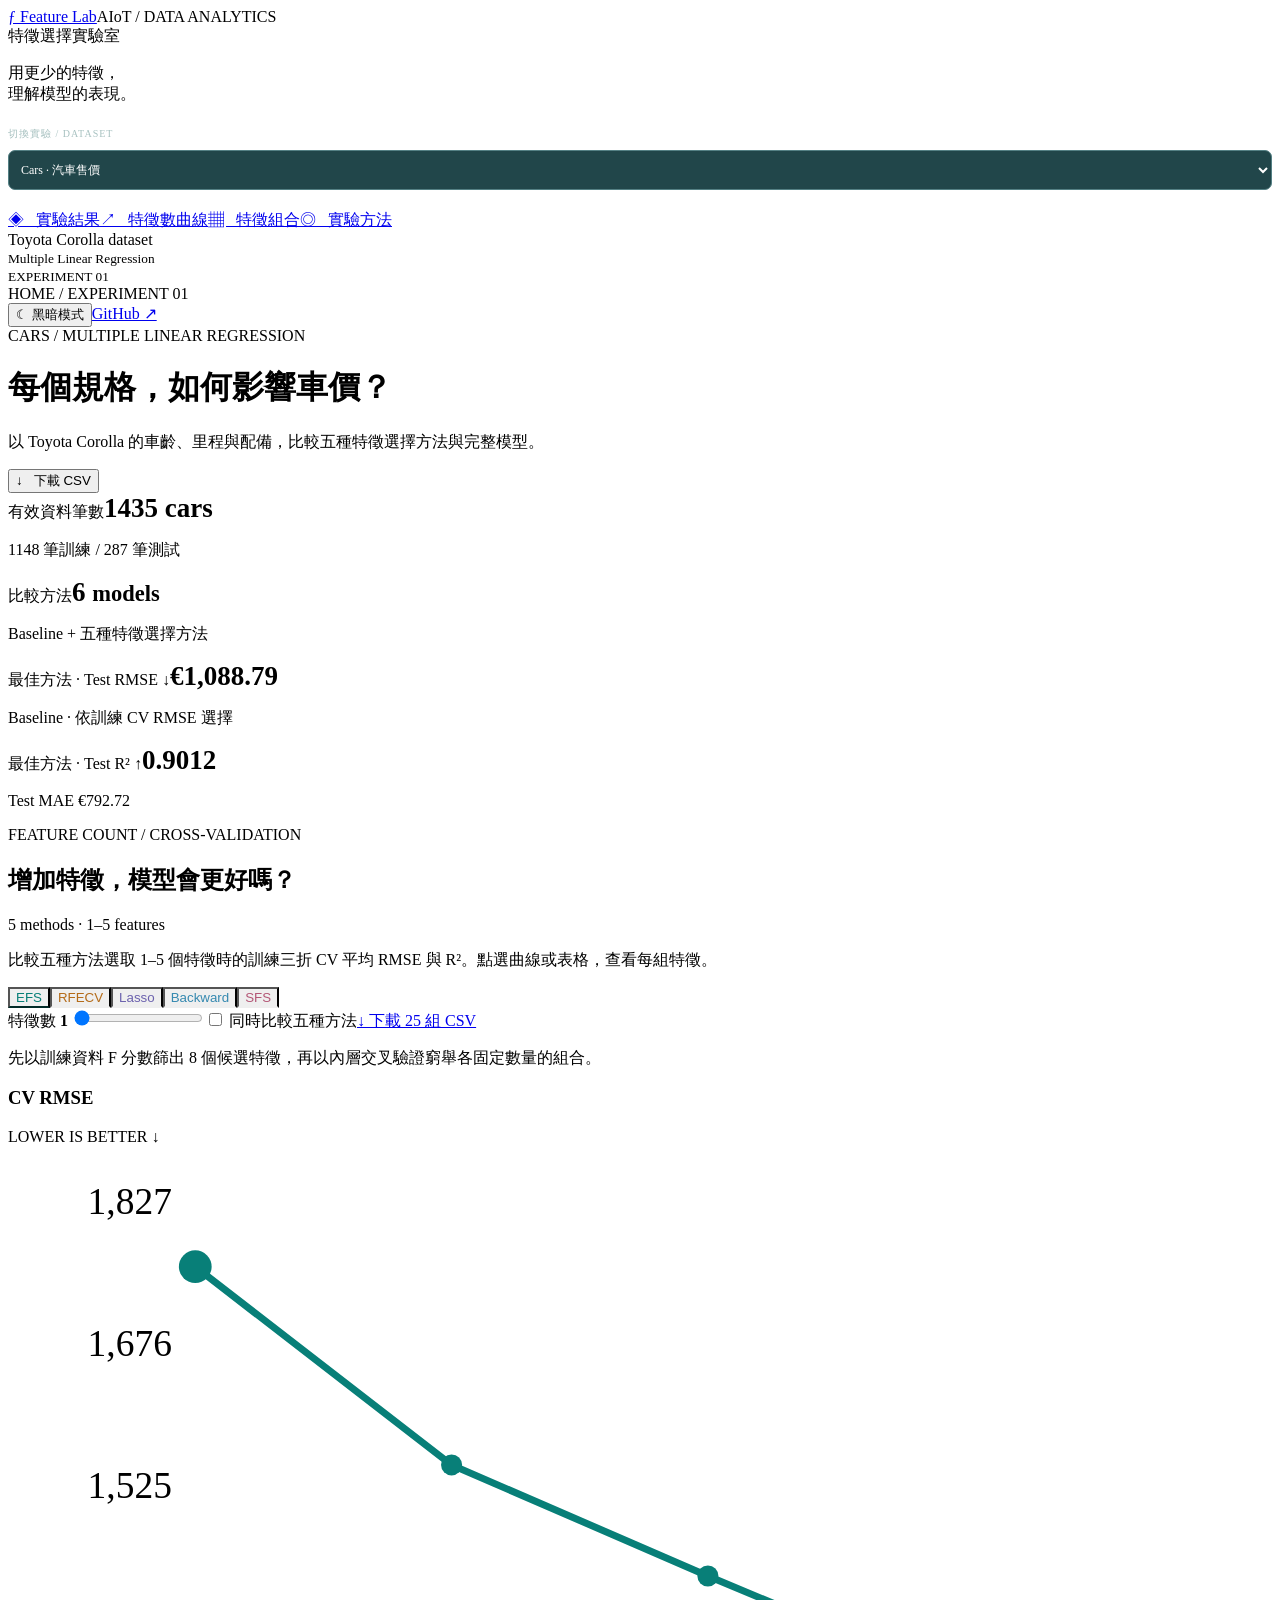
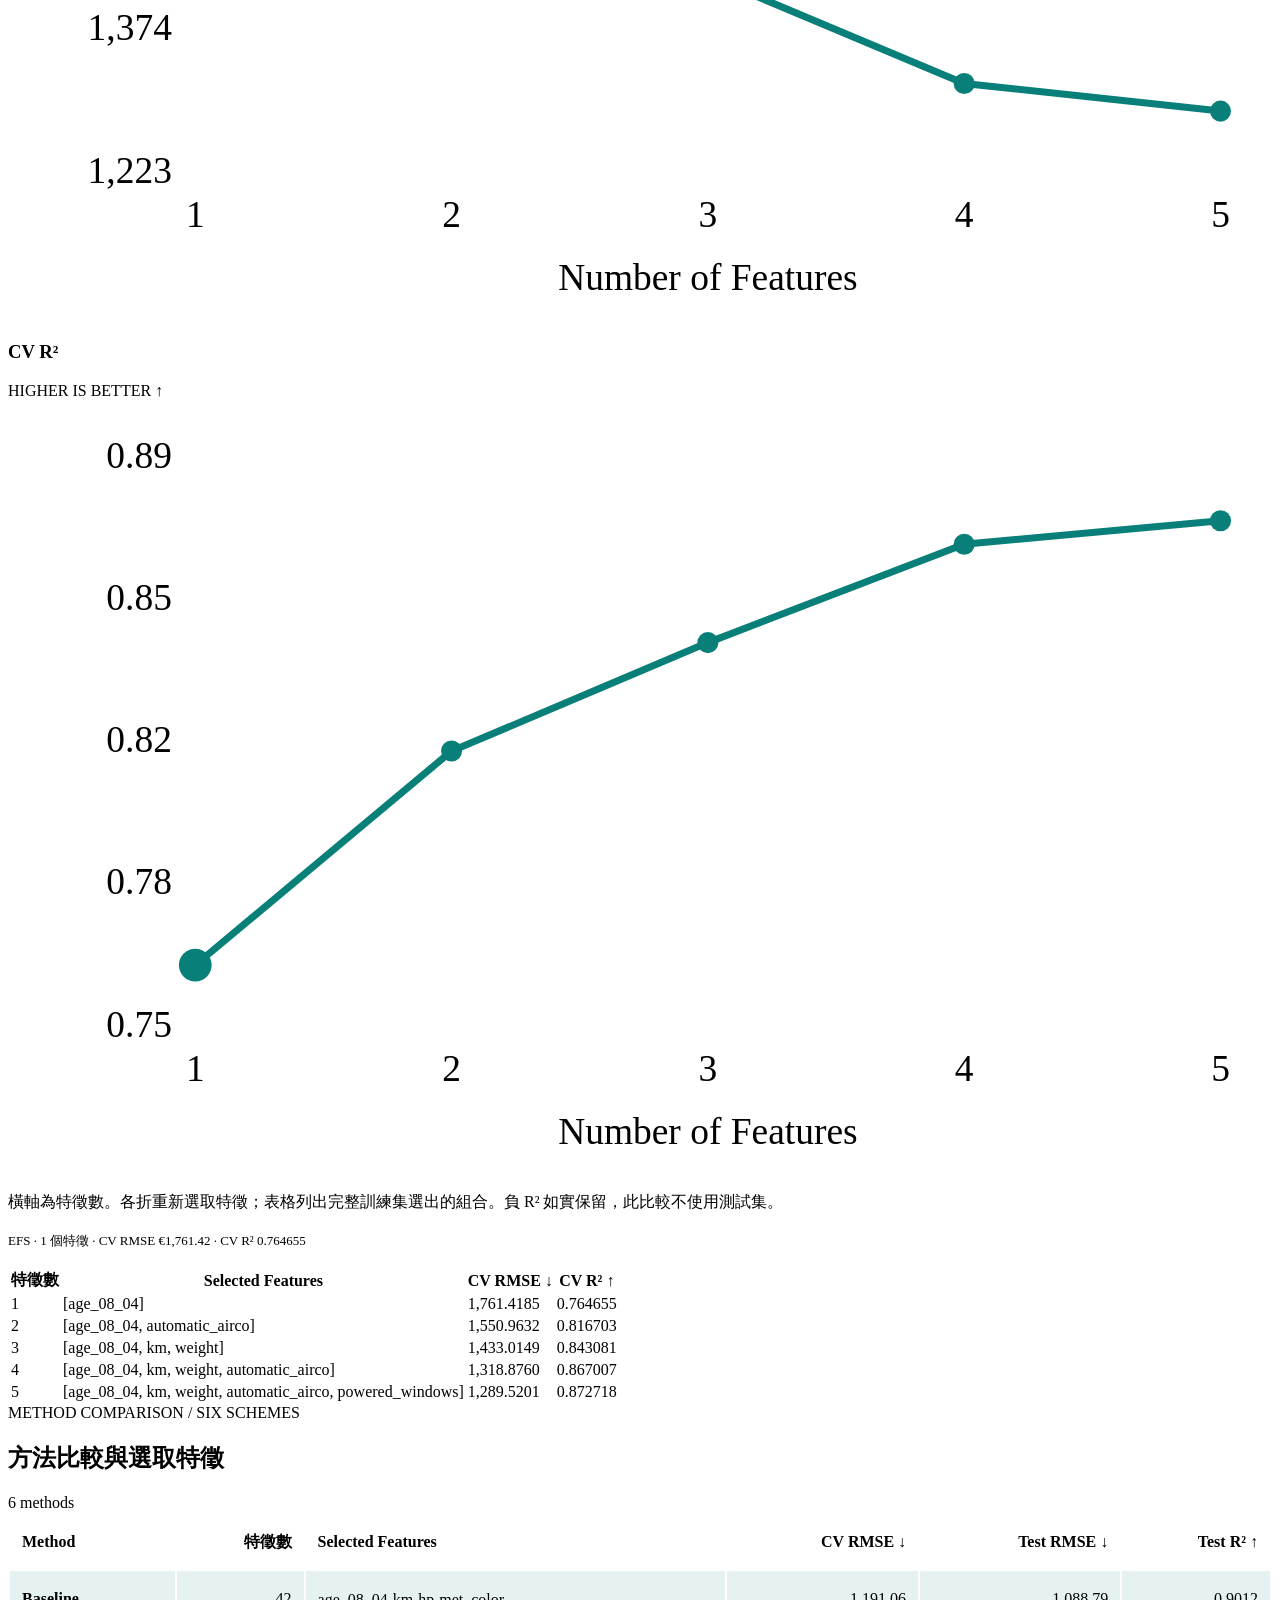
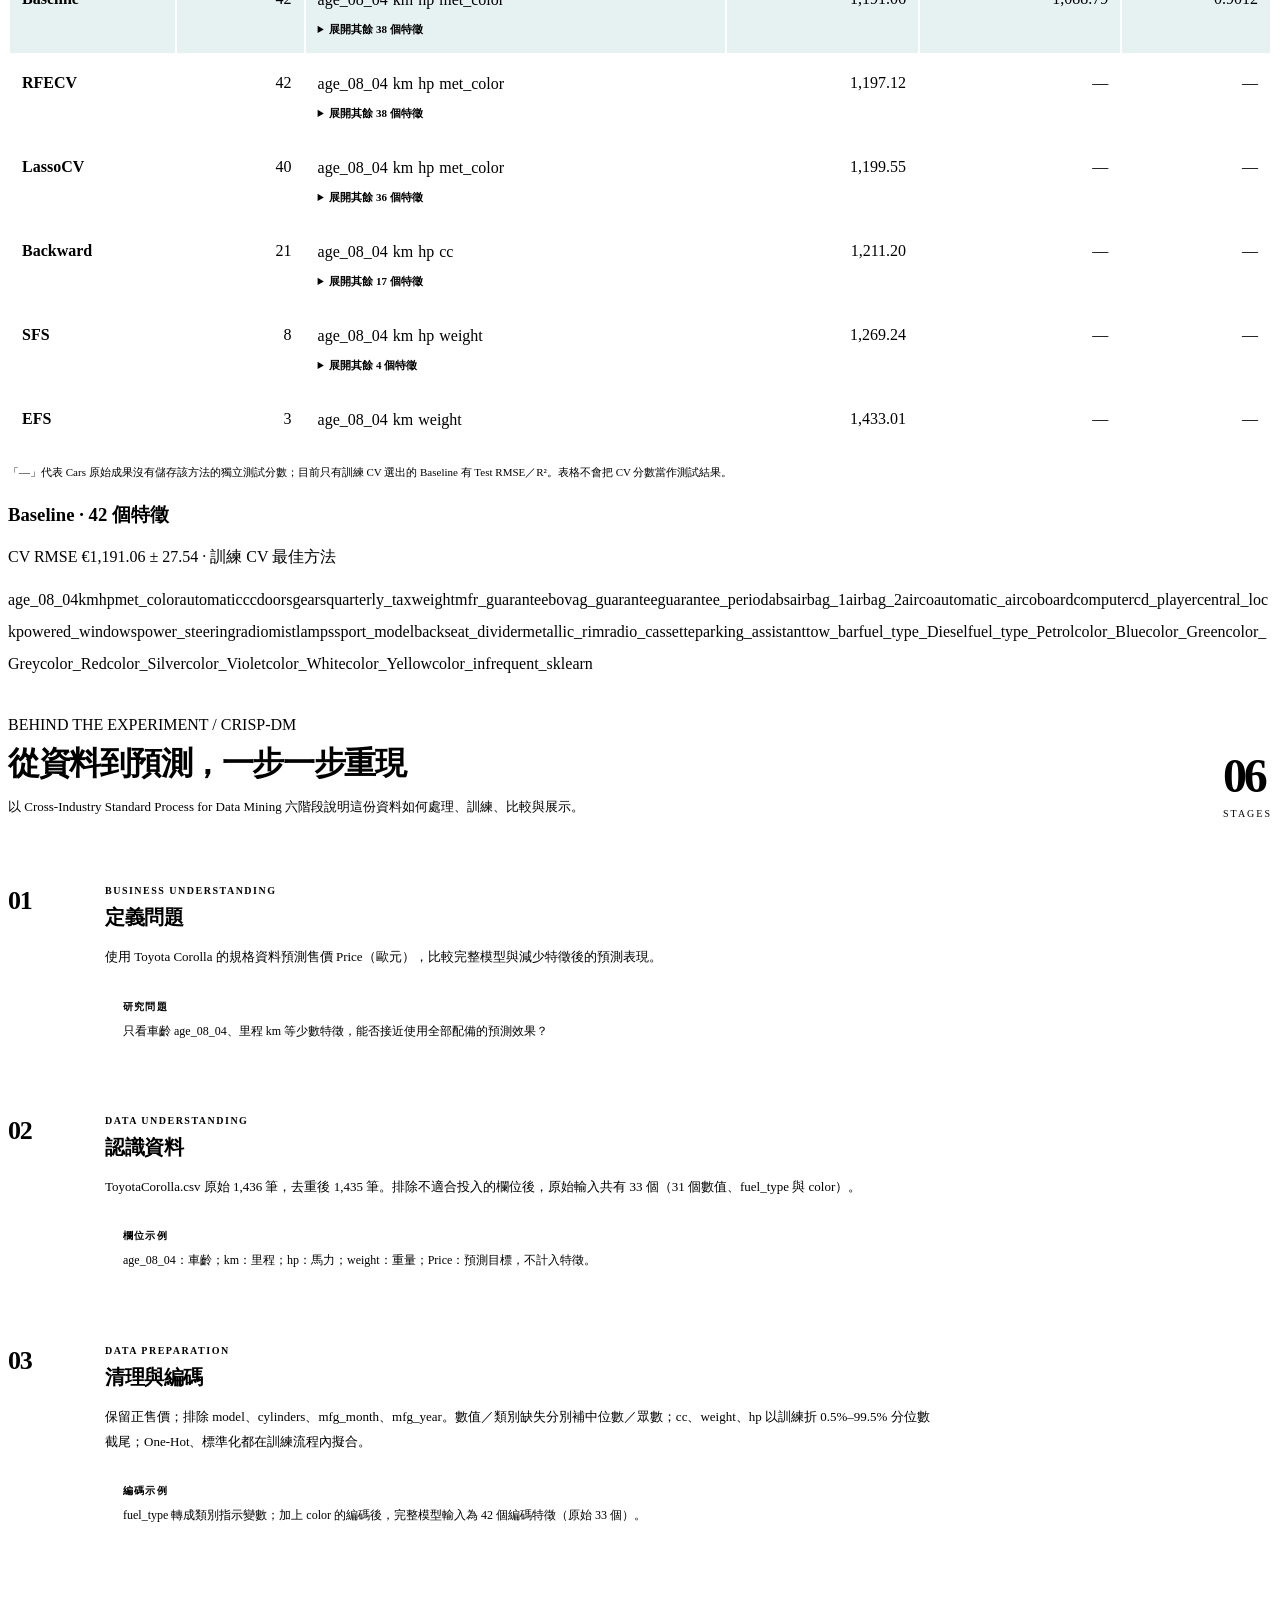
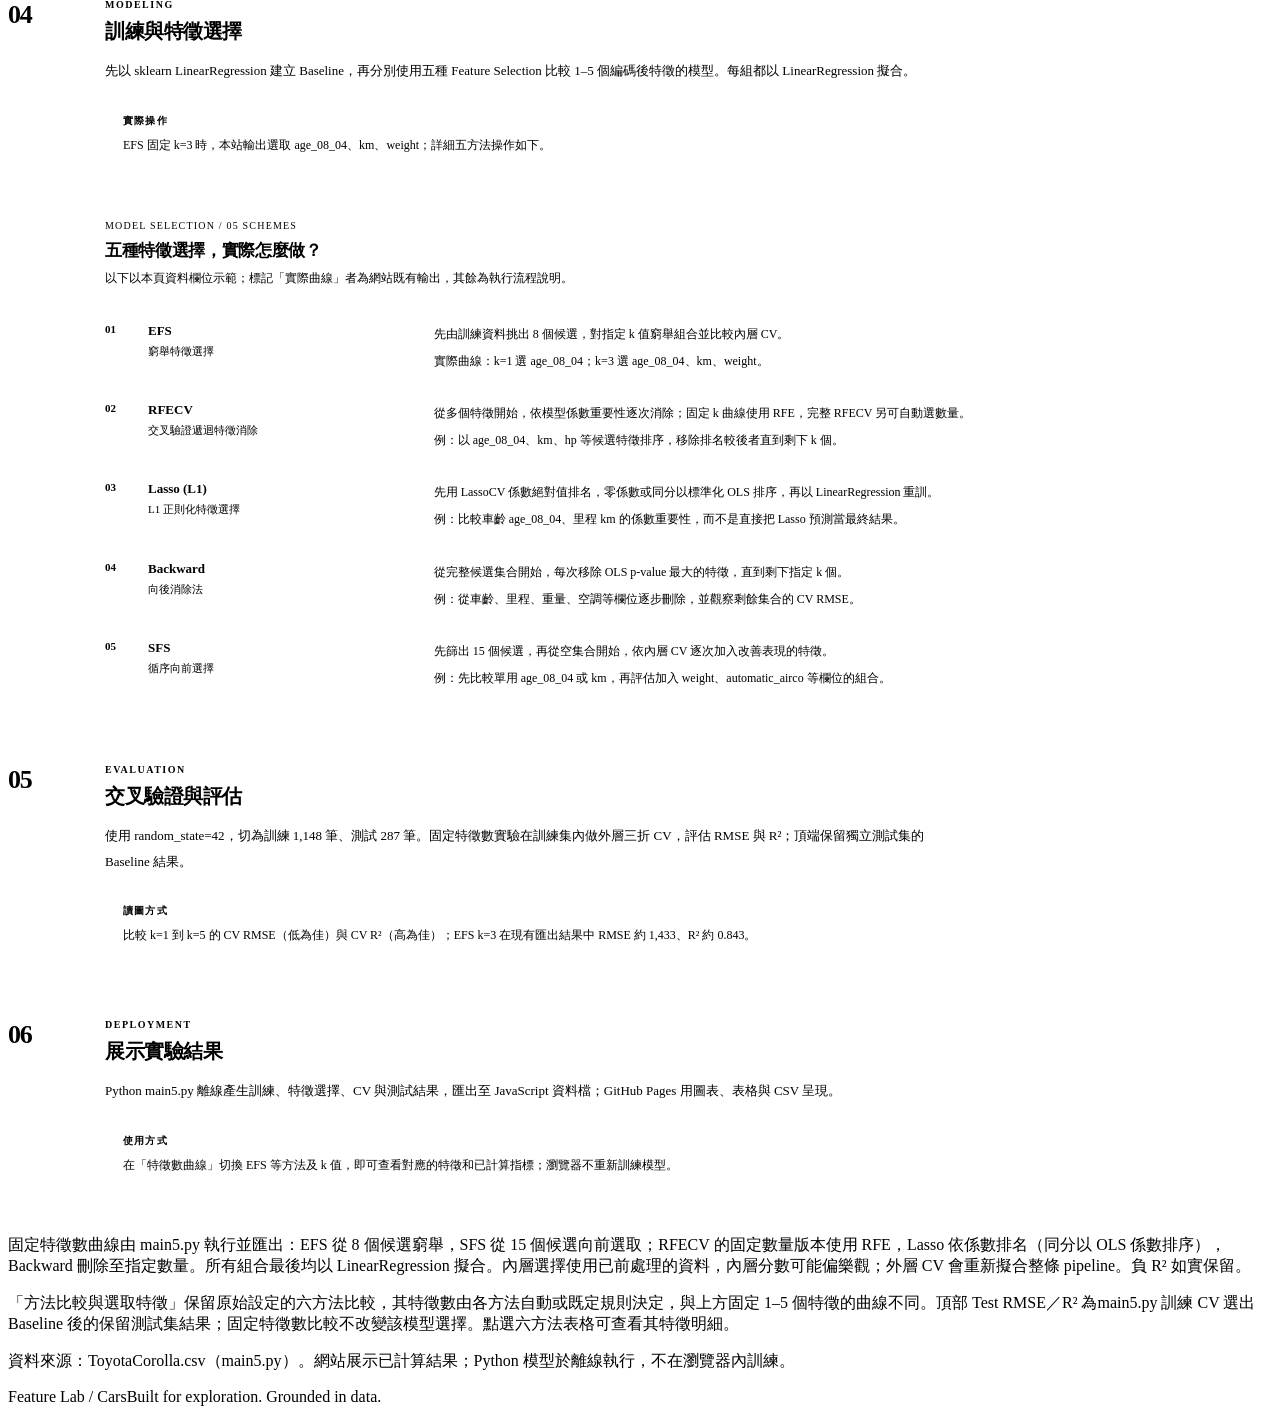
==== docs/index.html @ 24638837 "chore(cars): load baseline-click-enabled shared method renderer" ====
<!doctype html>
<html lang="zh-Hant">
<head>
<meta charset="utf-8"><meta name="viewport" content="width=device-width, initial-scale=1">
<meta name="description" content="Cars 汽車售價多元線性迴歸：五種方法的特徵數曲線、交叉驗證指標與特徵組合。">
<title>Cars · Feature Lab 特徵選擇實驗室</title>
<script>
(() => { let theme; try { theme = localStorage.getItem('feature-lab-theme'); } catch {}
document.documentElement.dataset.theme = ['light', 'dark'].includes(theme) ? theme : (matchMedia('(prefers-color-scheme: dark)').matches ? 'dark' : 'light'); })();
</script>
<link rel="stylesheet" href="style.css?v=2"><link rel="stylesheet" href="theme.css?v=2"><link rel="stylesheet" href="pages.css?v=10">
<script src="pages.js?v=9" defer></script><script src="cars-data.js?v=7" defer></script><script src="method-comparison.js?v=2" defer></script><script src="cars.js?v=8" defer></script>
<script src="cars-curves-data.js?v=7" defer></script><script src="cars-curves.js?v=7" defer></script>
</head>
<body>
<aside><a class="brand" href="./"><span class="brand-icon">ƒ</span> Feature Lab</a><span class="aside-label">AIoT / DATA ANALYTICS</span>
<div class="side-title">特徵選擇實驗室</div><p>用更少的特徵，<br>理解模型的表現。</p>
<nav aria-label="頁面導覽"><a class="active" href="#analysis">◈ &nbsp; 實驗結果</a><a href="#feature-curves">↗ &nbsp; 特徵數曲線</a><a href="#results">▦ &nbsp; 特徵組合</a><a href="#methodology">◎ &nbsp; 實驗方法</a></nav>
<div class="side-foot"><span class="status-dot"></span> Toyota Corolla dataset<br><small>Multiple Linear Regression<br>EXPERIMENT 01</small></div></aside>
<main id="analysis">
<header><span>HOME / EXPERIMENT 01</span><div class="header-actions"><button id="theme-toggle" class="theme-toggle" type="button" aria-label="切換黑暗模式" aria-pressed="false">☾ 黑暗模式</button><a href="https://github.com/CG3599/20261014-hw2-Multiple-Linear-regression" target="_blank" rel="noopener">GitHub ↗</a></div></header>
<div class="intro"><div><span class="eyebrow">CARS / MULTIPLE LINEAR REGRESSION</span><h1>每個規格，如何影響車價？</h1><p>以 Toyota Corolla 的車齡、里程與配備，比較五種特徵選擇方法與完整模型。</p></div><button id="download" class="download" type="button">↓ &nbsp; 下載 CSV</button></div>
<div class="stats cars-stats"><article><span>有效資料筆數</span><strong id="sample-stat">—</strong><p id="split-stat">計算結果載入中</p></article><article><span>比較方法</span><strong>6 <small>models</small></strong><p>Baseline + 五種特徵選擇方法</p></article><article><span>最佳方法 · Test RMSE ↓</span><strong id="rmse-stat">—</strong><p id="best-stat">依訓練 CV RMSE 選擇</p></article><article><span>最佳方法 · Test R² ↑</span><strong id="r2-stat">—</strong><p id="mae-stat">—</p></article></div>
<section class="workspace" id="feature-curves">
<div class="section-heading cars-section-heading"><div><span class="eyebrow">FEATURE COUNT / CROSS-VALIDATION</span><h2>增加特徵，模型會更好嗎？</h2></div><span class="pill">5 methods · 1–5 features</span></div>
<p class="method-note">比較五種方法選取 1–5 個特徵時的訓練三折 CV 平均 RMSE 與 R²。點選曲線或表格，查看每組特徵。</p>
<div class="tabs" id="curve-tabs" role="group" aria-label="固定特徵數方法"></div>
<div class="controls"><label class="range-control" for="curve-count">特徵數 <strong id="curve-count-value">1</strong> <input id="curve-count" type="range" min="1" max="5" value="1" step="1"></label><label><input id="curve-compare" type="checkbox"> 同時比較五種方法</label><a class="download" href="cars_feature_count_comparison.csv?v=7" download>↓ 下載 25 組 CSV</a></div>
<p id="curve-note" class="method-note"></p>
<div class="charts"><article class="chart-card"><div class="chart-heading"><h3>CV RMSE</h3><span>LOWER IS BETTER ↓</span></div><div id="curve-rmse"></div></article><article class="chart-card"><div class="chart-heading"><h3>CV R²</h3><span>HIGHER IS BETTER ↑</span></div><div id="curve-r2"></div></article></div>
<p class="chart-hint">橫軸為特徵數。各折重新選取特徵；表格列出完整訓練集選出的組合。負 R² 如實保留，此比較不使用測試集。</p>
<p id="curve-selection" class="cars-summary" aria-live="polite"></p>
<div class="table-scroll"><table><thead><tr><th>特徵數</th><th>Selected Features</th><th>CV RMSE ↓</th><th>CV R² ↑</th></tr></thead><tbody id="curve-rows"></tbody></table></div>
</section>
<section class="table-section method-comparison-section" id="results"><div class="section-heading"><div><span class="eyebrow">METHOD COMPARISON / SIX SCHEMES</span><h2>方法比較與選取特徵</h2></div><span class="pill">6 methods</span></div>
<div class="table-scroll"><table class="method-comparison-table"><thead><tr><th>Method</th><th>特徵數</th><th>Selected Features</th><th>CV RMSE ↓</th><th>Test RMSE ↓</th><th>Test R² ↑</th></tr></thead><tbody id="result-rows"></tbody></table></div>
<p class="method-comparison-note">「—」代表 Cars 原始成果沒有儲存該方法的獨立測試分數；目前只有訓練 CV 選出的 Baseline 有 Test RMSE／R²。表格不會把 CV 分數當作測試結果。</p>
<div class="cars-details" aria-live="polite"><h3 id="feature-title"></h3><p id="selection-detail"></p><div class="cars-features" id="feature-tags"></div></div></section>
<section id="methodology" class="methodology crisp-methodology"><div class="crisp-heading"><div><span class="eyebrow">BEHIND THE EXPERIMENT / CRISP-DM</span><h2>從資料到預測，一步一步重現</h2><p>以 Cross-Industry Standard Process for Data Mining 六階段說明這份資料如何處理、訓練、比較與展示。</p></div><span class="crisp-counter">06 <small>STAGES</small></span></div><div class="crisp-timeline"><article class="crisp-stage"><div class="crisp-step"><span>01</span></div><div class="crisp-body"><span class="crisp-en">Business Understanding</span><h3>定義問題</h3><p>使用 Toyota Corolla 的規格資料預測售價 Price（歐元），比較完整模型與減少特徵後的預測表現。</p><div class="crisp-example"><span>研究問題</span><p>只看車齡 age_08_04、里程 km 等少數特徵，能否接近使用全部配備的預測效果？</p></div></div></article><article class="crisp-stage"><div class="crisp-step"><span>02</span></div><div class="crisp-body"><span class="crisp-en">Data Understanding</span><h3>認識資料</h3><p>ToyotaCorolla.csv 原始 1,436 筆，去重後 1,435 筆。排除不適合投入的欄位後，原始輸入共有 33 個（31 個數值、fuel_type 與 color）。</p><div class="crisp-example"><span>欄位示例</span><p>age_08_04：車齡；km：里程；hp：馬力；weight：重量；Price：預測目標，不計入特徵。</p></div></div></article><article class="crisp-stage"><div class="crisp-step"><span>03</span></div><div class="crisp-body"><span class="crisp-en">Data Preparation</span><h3>清理與編碼</h3><p>保留正售價；排除 model、cylinders、mfg_month、mfg_year。數值／類別缺失分別補中位數／眾數；cc、weight、hp 以訓練折 0.5%–99.5% 分位數截尾；One-Hot、標準化都在訓練流程內擬合。</p><div class="crisp-example"><span>編碼示例</span><p>fuel_type 轉成類別指示變數；加上 color 的編碼後，完整模型輸入為 42 個編碼特徵（原始 33 個）。</p></div></div></article><article class="crisp-stage"><div class="crisp-step"><span>04</span></div><div class="crisp-body"><span class="crisp-en">Modeling</span><h3>訓練與特徵選擇</h3><p>先以 sklearn LinearRegression 建立 Baseline，再分別使用五種 Feature Selection 比較 1–5 個編碼後特徵的模型。每組都以 LinearRegression 擬合。</p><div class="crisp-example"><span>實際操作</span><p>EFS 固定 k=3 時，本站輸出選取 age_08_04、km、weight；詳細五方法操作如下。</p></div><div class="crisp-methods"><div class="crisp-methods-head"><span>MODEL SELECTION / 05 SCHEMES</span><h4>五種特徵選擇，實際怎麼做？</h4><p>以下以本頁資料欄位示範；標記「實際曲線」者為網站既有輸出，其餘為執行流程說明。</p></div><div class="crisp-method-row"><span class="crisp-method-index">01</span><div><strong>EFS</strong><small>窮舉特徵選擇</small></div><p>先由訓練資料挑出 8 個候選，對指定 k 值窮舉組合並比較內層 CV。<em>實際曲線：k=1 選 age_08_04；k=3 選 age_08_04、km、weight。</em></p></div><div class="crisp-method-row"><span class="crisp-method-index">02</span><div><strong>RFECV</strong><small>交叉驗證遞迴特徵消除</small></div><p>從多個特徵開始，依模型係數重要性逐次消除；固定 k 曲線使用 RFE，完整 RFECV 另可自動選數量。<em>例：以 age_08_04、km、hp 等候選特徵排序，移除排名較後者直到剩下 k 個。</em></p></div><div class="crisp-method-row"><span class="crisp-method-index">03</span><div><strong>Lasso (L1)</strong><small>L1 正則化特徵選擇</small></div><p>先用 LassoCV 係數絕對值排名，零係數或同分以標準化 OLS 排序，再以 LinearRegression 重訓。<em>例：比較車齡 age_08_04、里程 km 的係數重要性，而不是直接把 Lasso 預測當最終結果。</em></p></div><div class="crisp-method-row"><span class="crisp-method-index">04</span><div><strong>Backward</strong><small>向後消除法</small></div><p>從完整候選集合開始，每次移除 OLS p-value 最大的特徵，直到剩下指定 k 個。<em>例：從車齡、里程、重量、空調等欄位逐步刪除，並觀察剩餘集合的 CV RMSE。</em></p></div><div class="crisp-method-row"><span class="crisp-method-index">05</span><div><strong>SFS</strong><small>循序向前選擇</small></div><p>先篩出 15 個候選，再從空集合開始，依內層 CV 逐次加入改善表現的特徵。<em>例：先比較單用 age_08_04 或 km，再評估加入 weight、automatic_airco 等欄位的組合。</em></p></div></div></div></article><article class="crisp-stage"><div class="crisp-step"><span>05</span></div><div class="crisp-body"><span class="crisp-en">Evaluation</span><h3>交叉驗證與評估</h3><p>使用 random_state=42，切為訓練 1,148 筆、測試 287 筆。固定特徵數實驗在訓練集內做外層三折 CV，評估 RMSE 與 R²；頂端保留獨立測試集的 Baseline 結果。</p><div class="crisp-example"><span>讀圖方式</span><p>比較 k=1 到 k=5 的 CV RMSE（低為佳）與 CV R²（高為佳）；EFS k=3 在現有匯出結果中 RMSE 約 1,433、R² 約 0.843。</p></div></div></article><article class="crisp-stage"><div class="crisp-step"><span>06</span></div><div class="crisp-body"><span class="crisp-en">Deployment</span><h3>展示實驗結果</h3><p>Python main5.py 離線產生訓練、特徵選擇、CV 與測試結果，匯出至 JavaScript 資料檔；GitHub Pages 用圖表、表格與 CSV 呈現。</p><div class="crisp-example"><span>使用方式</span><p>在「特徵數曲線」切換 EFS 等方法及 k 值，即可查看對應的特徵和已計算指標；瀏覽器不重新訓練模型。</p></div></div></article></div><p class="caveat">固定特徵數曲線由 main5.py 執行並匯出：EFS 從 8 個候選窮舉，SFS 從 15 個候選向前選取；RFECV 的固定數量版本使用 RFE，Lasso 依係數排名（同分以 OLS 係數排序），Backward 刪除至指定數量。所有組合最後均以 LinearRegression 擬合。內層選擇使用已前處理的資料，內層分數可能偏樂觀；外層 CV 會重新擬合整條 pipeline。負 R² 如實保留。</p>
<p class="chart-hint">「方法比較與選取特徵」保留原始設定的六方法比較，其特徵數由各方法自動或既定規則決定，與上方固定 1–5 個特徵的曲線不同。頂部 Test RMSE／R² 為main5.py 訓練 CV 選出 Baseline 後的保留測試集結果；固定特徵數比較不改變該模型選擇。點選六方法表格可查看其特徵明細。</p>
<p class="chart-hint">資料來源：ToyotaCorolla.csv（main5.py）。網站展示已計算結果；Python 模型於離線執行，不在瀏覽器內訓練。</p></section>
<footer><span>Feature Lab / Cars</span><span>Built for exploration. Grounded in data.</span></footer>
</main></body></html>
---- docs/pages.css ----
.page-menu { margin-top: 22px; }
.page-menu label { display: block; font-size: 10px; letter-spacing: 1px; color: #a7c1c0; margin-bottom: 9px; }
.page-menu select { width: 100%; padding: 11px 8px; border: 1px solid #548084; border-radius: 7px; background: #21464a; color: #fff; font: inherit; font-size: 12px; cursor: pointer; color-scheme: dark; }
.page-menu select:focus-visible { outline: 2px solid #6fe0c3; outline-offset: 3px; }
.page-menu + nav { margin-top: 20px; }
.cars-note { border-left: 3px solid var(--teal); padding-left: 14px; }
.cars-features { margin-top: 16px; line-height: 2; overflow-wrap: anywhere; }
.cars-details { margin-top: 20px; }
.cars-summary { color: var(--teal); font-size: 13px; line-height: 1.9; }
.cars-stats strong { font-size: 27px; }
.cars-chart { min-width: 0; }
.chart-bar { cursor: pointer; }
.chart-bar:focus { outline: none; stroke: var(--ink); stroke-width: 2; }
.cars-point { opacity: .7; }
.cars-point:hover, .cars-point:focus { opacity: 1; stroke: var(--ink); stroke-width: 2; }
.chart-reference { stroke: var(--muted); stroke-width: 1.5; stroke-dasharray: 6 4; }
.cars-table th, .cars-table td { text-align: right; }
.cars-table th:first-child, .cars-table td:first-child { text-align: left; }
.cars-table td:first-child { white-space: nowrap; }
@media (max-width: 760px) {
  .page-menu { margin-top: 15px; max-width: 360px; }
  .page-menu select { font-size: 14px; }
  .cars-stats strong { font-size: 24px; }
  .cars-section-heading { align-items: flex-start; flex-direction: column; gap: 0; margin-bottom: 15px; }
}


/* CRISP-DM: editorial timeline in the existing Feature Lab visual language */
.crisp-methodology {padding-top:36px;}
.crisp-heading {display:flex;align-items:flex-end;justify-content:space-between;gap:20px;padding-bottom:28px;border-bottom:1px solid var(--line);}
.crisp-heading h2 {margin:9px 0 10px;font-size:clamp(23px,2.5vw,34px);line-height:1.3;letter-spacing:-.045em;}
.crisp-heading p {margin:0;max-width:660px;color:var(--muted);font-size:13px;line-height:1.9;}
.crisp-counter {font-size:48px;line-height:1;font-weight:700;letter-spacing:-.07em;color:var(--teal);white-space:nowrap;}
.crisp-counter small {display:block;margin-top:9px;font-size:10px;letter-spacing:.2em;text-align:right;font-weight:500;color:var(--muted);}
.crisp-timeline {margin-top:8px;}
.crisp-stage {display:grid;grid-template-columns:72px minmax(0,1fr);gap:25px;border-bottom:1px solid var(--line);padding:30px 0;}
.crisp-step {position:relative;display:flex;justify-content:flex-start;}
.crisp-step span {font-size:26px;line-height:1.25;letter-spacing:-.05em;font-weight:700;color:var(--teal);font-variant-numeric:tabular-nums;}
.crisp-body {min-width:0;max-width:1000px;}
.crisp-en {display:block;font-size:10px;font-weight:700;letter-spacing:.15em;color:var(--teal);text-transform:uppercase;}
.crisp-body h3 {font-size:20px;letter-spacing:-.025em;margin:8px 0 13px;color:var(--ink);}
.crisp-body > p {font-size:13px;line-height:1.95;margin:0;max-width:830px;}
.crisp-example {margin-top:17px;padding:13px 0 13px 18px;border-left:2px solid var(--teal);}
.crisp-example > span {display:block;font-size:10px;letter-spacing:.12em;font-weight:700;color:var(--teal);margin-bottom:6px;}
.crisp-example p {font-size:12px;line-height:1.85;margin:0;}
.crisp-methods {margin-top:28px;}
.crisp-methods-head {border-top:1px solid var(--line);padding:18px 0 8px;}
.crisp-methods-head > span {font-size:10px;letter-spacing:.12em;color:var(--teal);}
.crisp-methods-head h4 {font-size:17px;letter-spacing:-.02em;margin:6px 0;}
.crisp-methods-head p {font-size:12px;line-height:1.8;color:var(--muted);margin:0 0 10px;}
.crisp-method-row {display:grid;grid-template-columns:30px minmax(135px,.65fr) minmax(0,1.6fr);gap:13px;align-items:start;border-top:1px solid var(--line);padding:15px 0;}
.crisp-method-index {font-size:11px;color:var(--teal);font-weight:700;}
.crisp-method-row strong {font-size:13px;display:block;}
.crisp-method-row small {display:block;font-size:11px;color:var(--muted);margin-top:4px;line-height:1.5;}
.crisp-method-row p {font-size:12px;line-height:1.85;margin:0;}
.crisp-method-row em {display:block;font-style:normal;color:var(--teal);margin-top:5px;}
@media(max-width:760px) {
 .crisp-heading {align-items:flex-start;}
 .crisp-counter {font-size:32px;}
 .crisp-stage {grid-template-columns:41px minmax(0,1fr);gap:12px;padding:23px 0;}
 .crisp-step span {font-size:21px;}
 .crisp-body h3 {font-size:18px;}
 .crisp-method-row {grid-template-columns:24px minmax(0,1fr);}
 .crisp-method-row p {grid-column:2;}
}

/* Unified six-method comparison: same structure and information on all datasets. */
.method-comparison-table{min-width:760px;width:100%;table-layout:auto}
.method-comparison-table th,.method-comparison-table td{vertical-align:top;text-align:left;padding:14px 12px;line-height:1.7}
.method-comparison-table th:nth-child(2),.method-comparison-table td:nth-child(2),
.method-comparison-table th:nth-child(n+4),.method-comparison-table td:nth-child(n+4){text-align:right;white-space:nowrap;font-variant-numeric:tabular-nums}
.method-comparison-table td:first-child{white-space:nowrap;font-weight:650}
.method-comparison-table .method-features{min-width:215px;text-align:left;white-space:normal;font-variant-numeric:normal}
.method-feature-list{display:flex;flex-wrap:wrap;gap:3px;align-items:flex-start}
.method-feature-list .feature-tag{margin:1px 2px 1px 0;overflow-wrap:anywhere;max-width:100%;white-space:normal}
.method-feature-details{border:none;padding:0;margin:6px 0 0}
.method-feature-details summary{font-size:11px;color:var(--teal);cursor:pointer;font-weight:600;user-select:none}
.method-feature-details[open] .method-feature-list{margin-top:8px}
.method-row-action{cursor:pointer}
.method-row-action:hover{background:rgba(8,127,120,.07)}
.method-row-action:focus-visible{outline:2px solid var(--teal);outline-offset:-2px}
.method-comparison-note{font-size:11px;line-height:1.8;color:var(--muted);margin:13px 0 0}
.method-comparison-section{scroll-margin-top:26px}
.method-comparison-table tr.selected{background:rgba(8,127,120,.10)}
[data-theme="dark"] .method-row-action:hover{background:rgba(74,174,155,.10)}
[data-theme="dark"] .method-comparison-table tr.selected{background:rgba(74,174,155,.16)}
@media(max-width:760px){.method-comparison-table{min-width:760px}.method-comparison-section{padding:19px 14px}.method-comparison-table th,.method-comparison-table td{padding:12px 8px}}
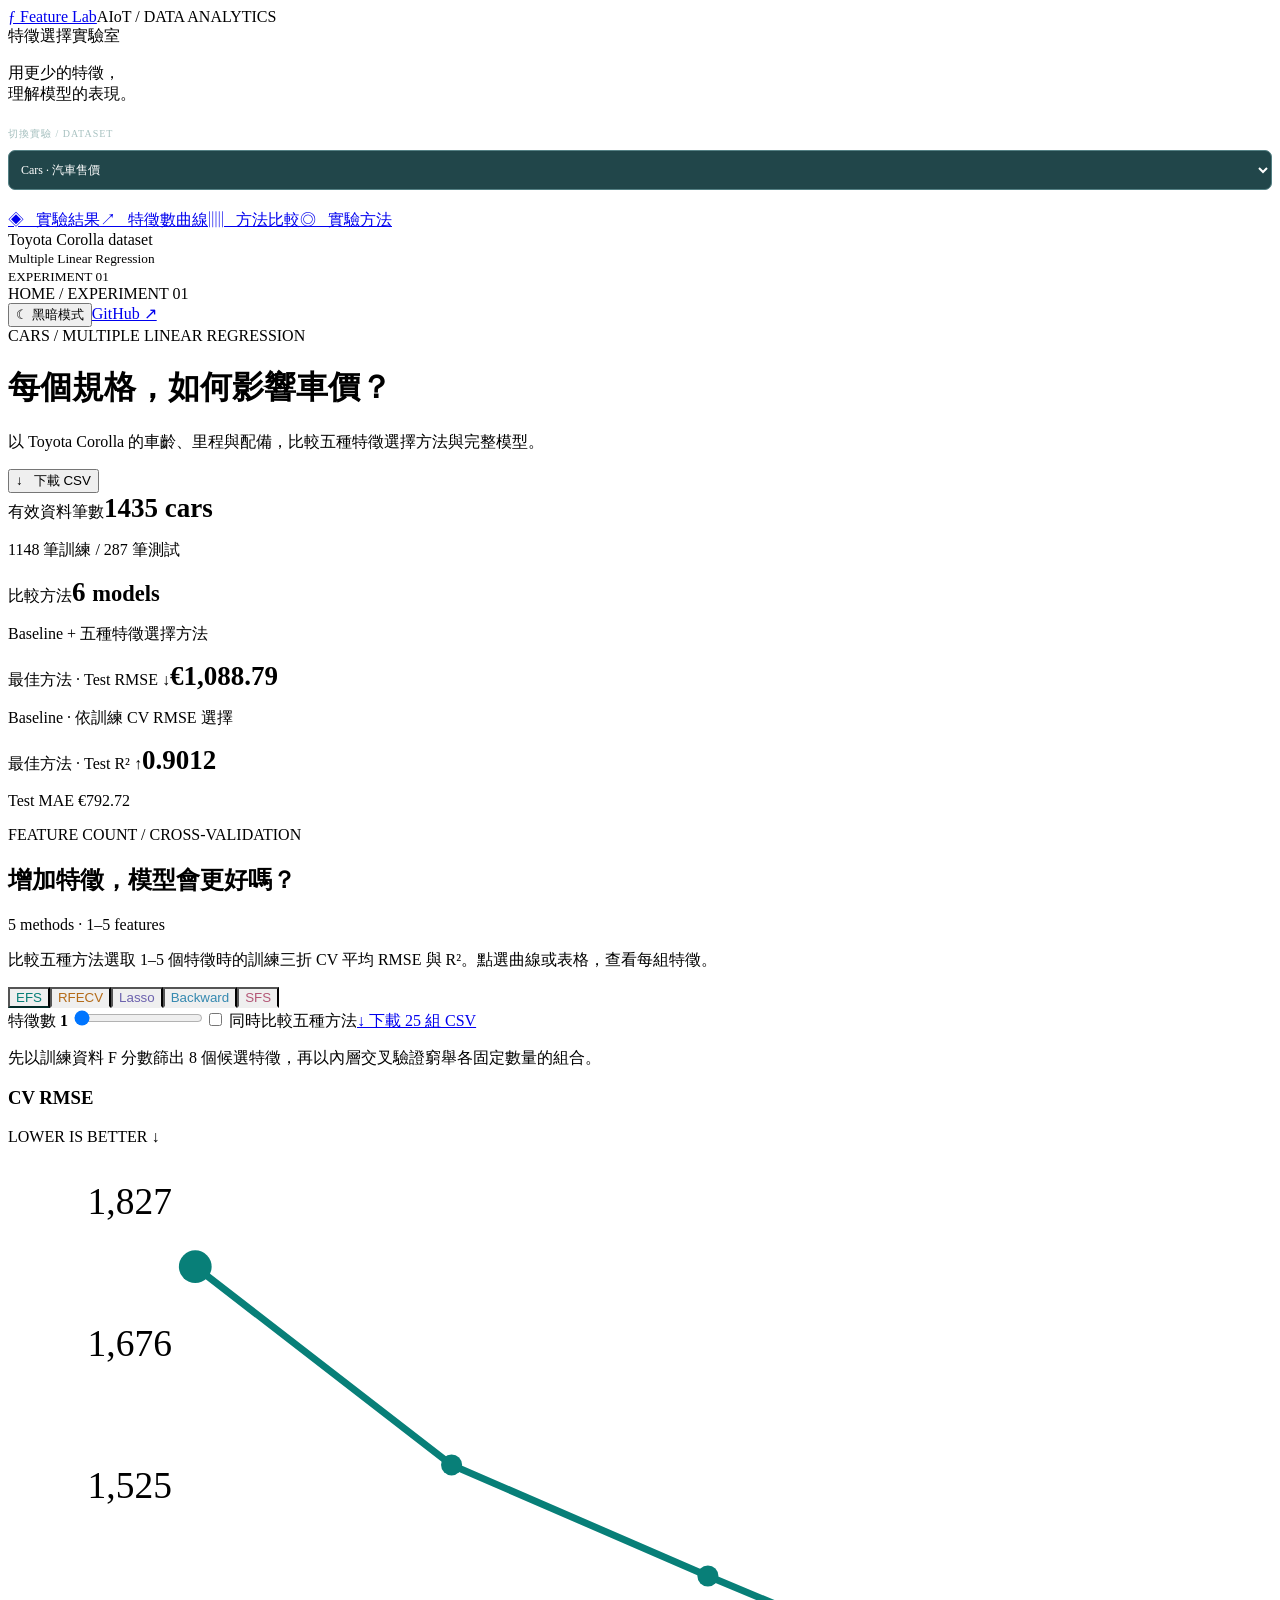
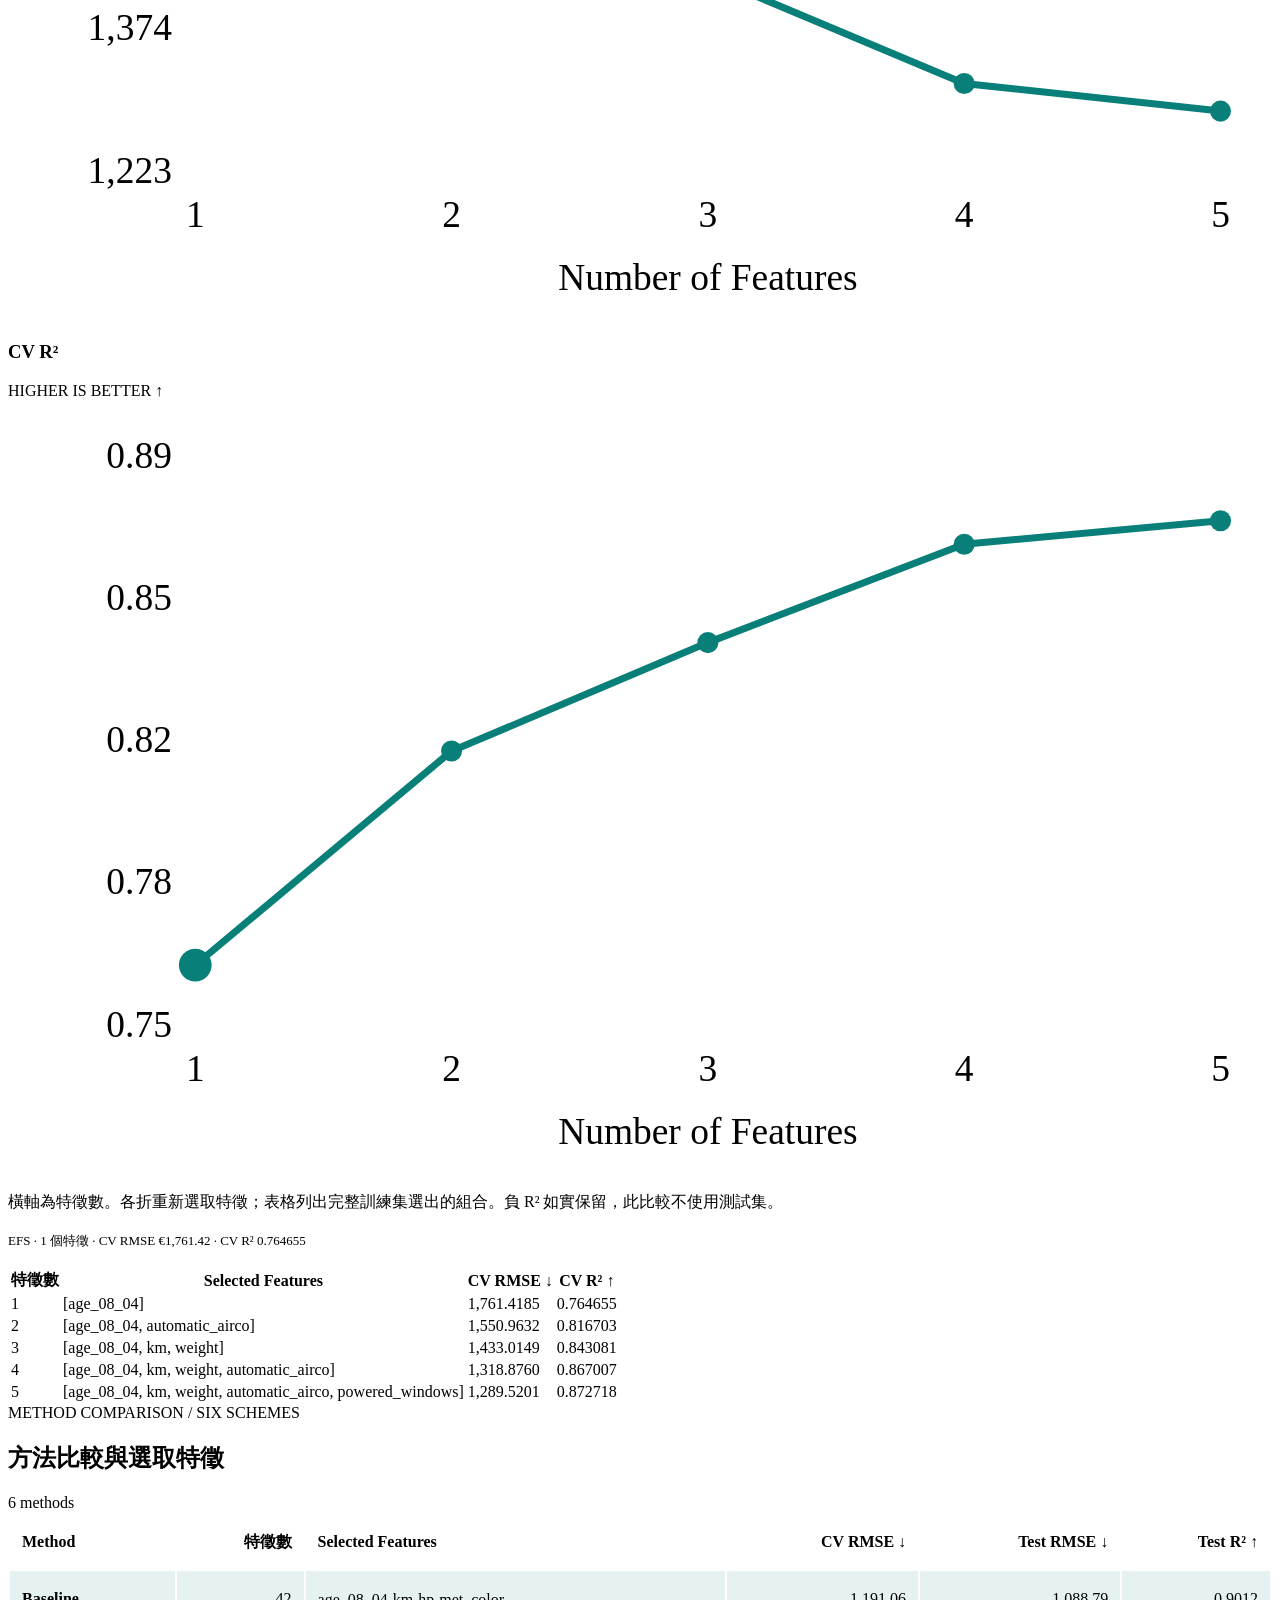
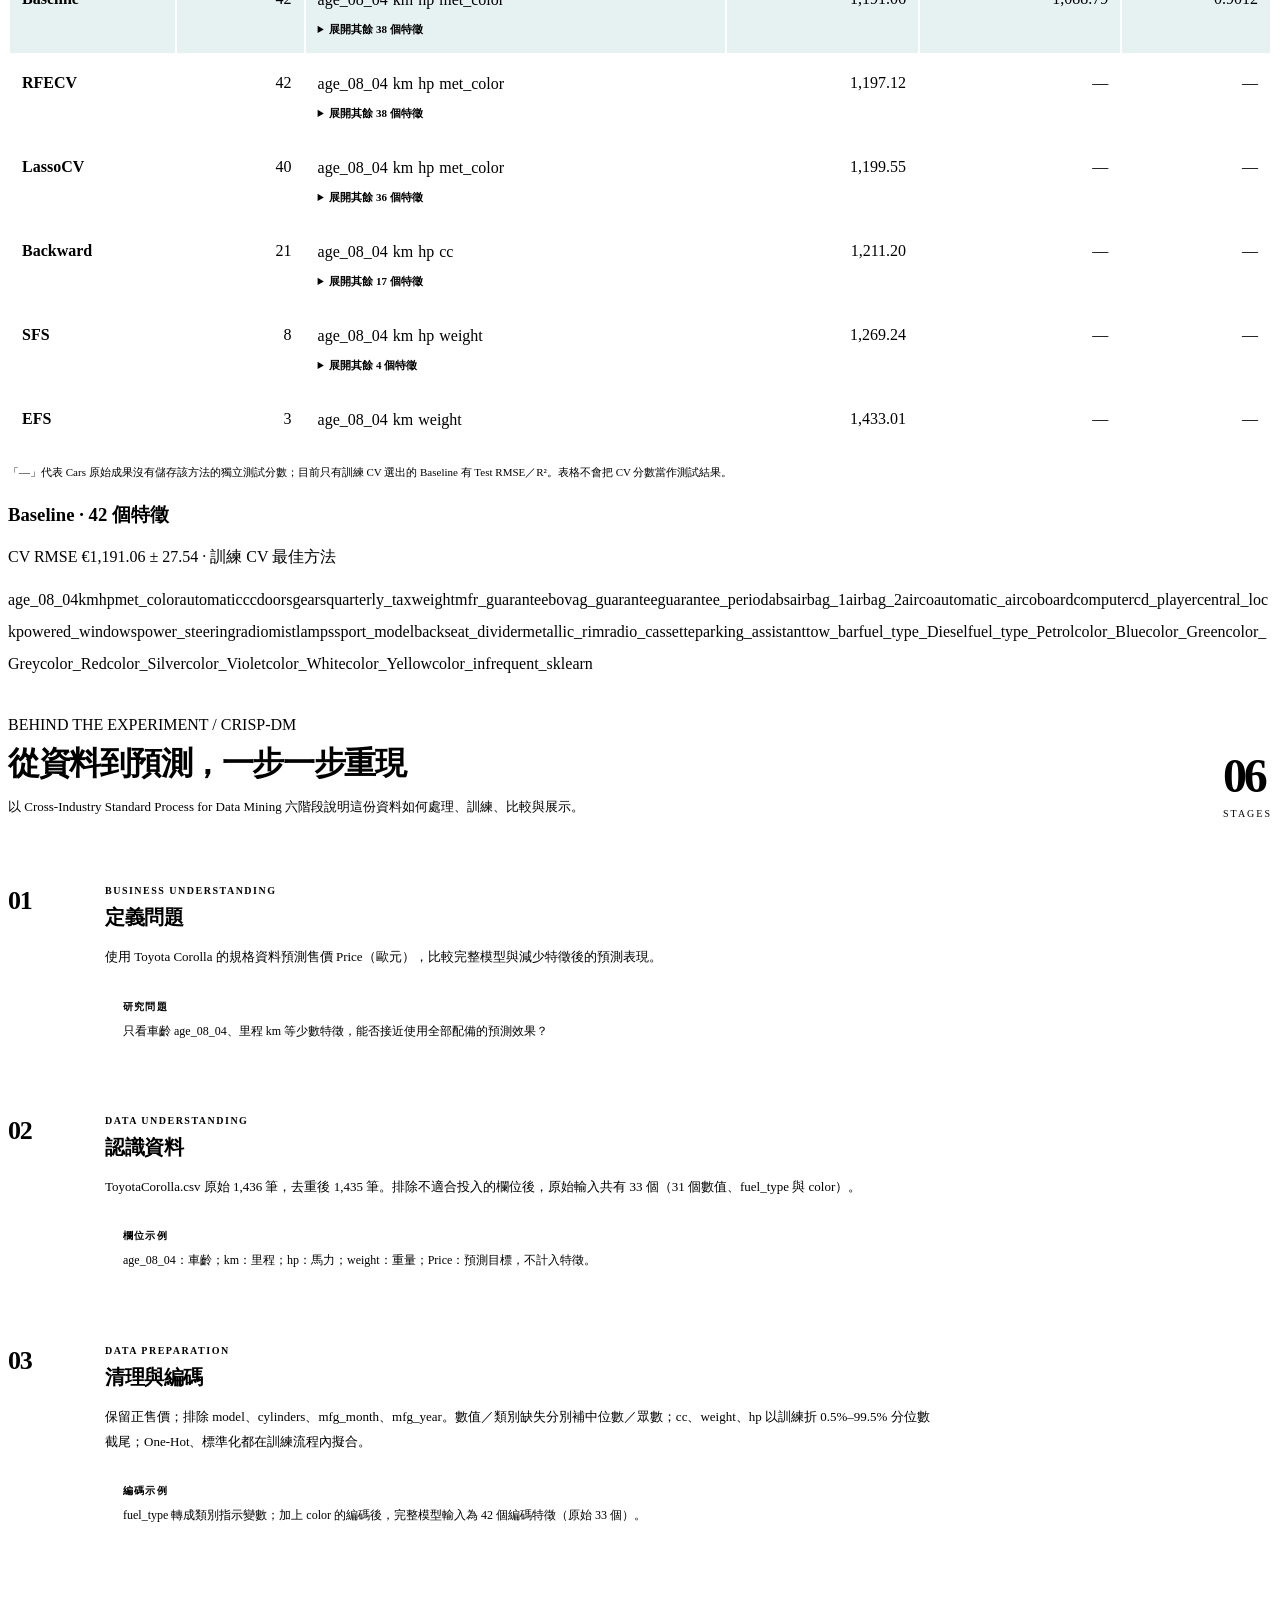
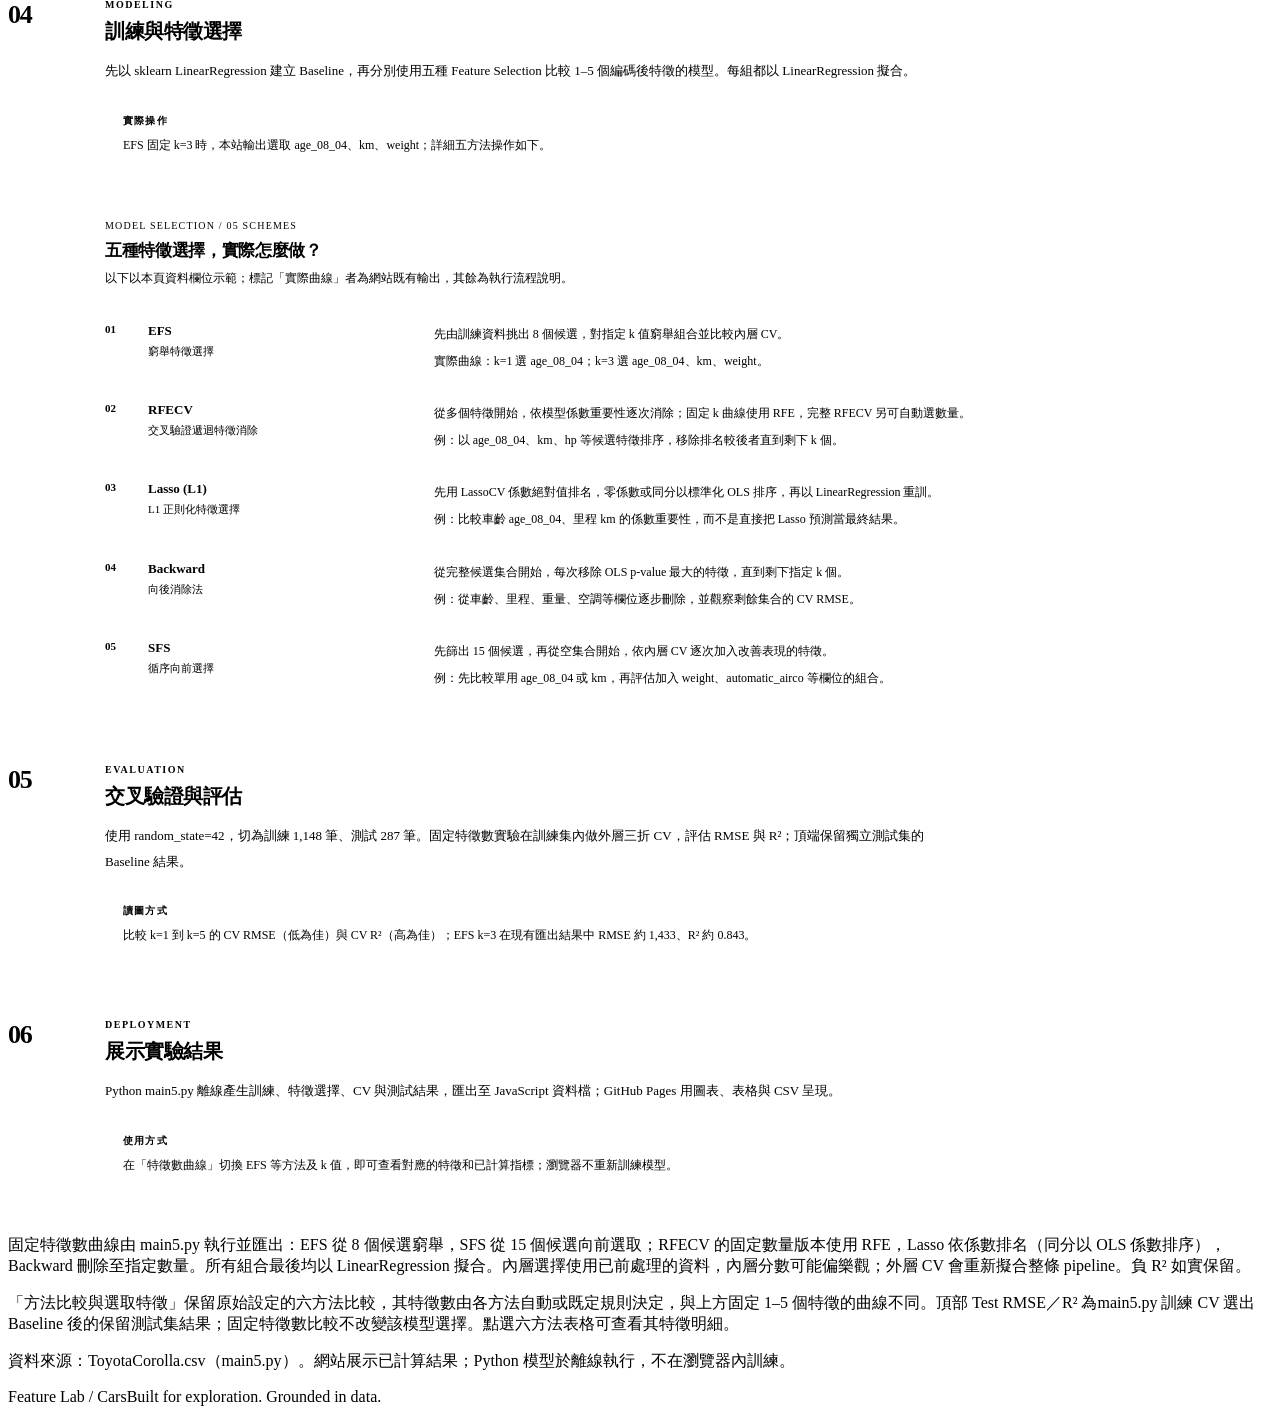
==== commit 96da5589: "ui: align Cars navigation label with three-page method comparison" ====
--- a/docs/index.html
+++ b/docs/index.html
@@ -15,7 +15,7 @@
 <body>
 <aside><a class="brand" href="./"><span class="brand-icon">ƒ</span> Feature Lab</a><span class="aside-label">AIoT / DATA ANALYTICS</span>
 <div class="side-title">特徵選擇實驗室</div><p>用更少的特徵，<br>理解模型的表現。</p>
-<nav aria-label="頁面導覽"><a class="active" href="#analysis">◈ &nbsp; 實驗結果</a><a href="#feature-curves">↗ &nbsp; 特徵數曲線</a><a href="#results">▦ &nbsp; 特徵組合</a><a href="#methodology">◎ &nbsp; 實驗方法</a></nav>
+<nav aria-label="頁面導覽"><a class="active" href="#analysis">◈ &nbsp; 實驗結果</a><a href="#feature-curves">↗ &nbsp; 特徵數曲線</a><a href="#results">▥ &nbsp; 方法比較</a><a href="#methodology">◎ &nbsp; 實驗方法</a></nav>
 <div class="side-foot"><span class="status-dot"></span> Toyota Corolla dataset<br><small>Multiple Linear Regression<br>EXPERIMENT 01</small></div></aside>
 <main id="analysis">
 <header><span>HOME / EXPERIMENT 01</span><div class="header-actions"><button id="theme-toggle" class="theme-toggle" type="button" aria-label="切換黑暗模式" aria-pressed="false">☾ 黑暗模式</button><a href="https://github.com/CG3599/20261014-hw2-Multiple-Linear-regression" target="_blank" rel="noopener">GitHub ↗</a></div></header>
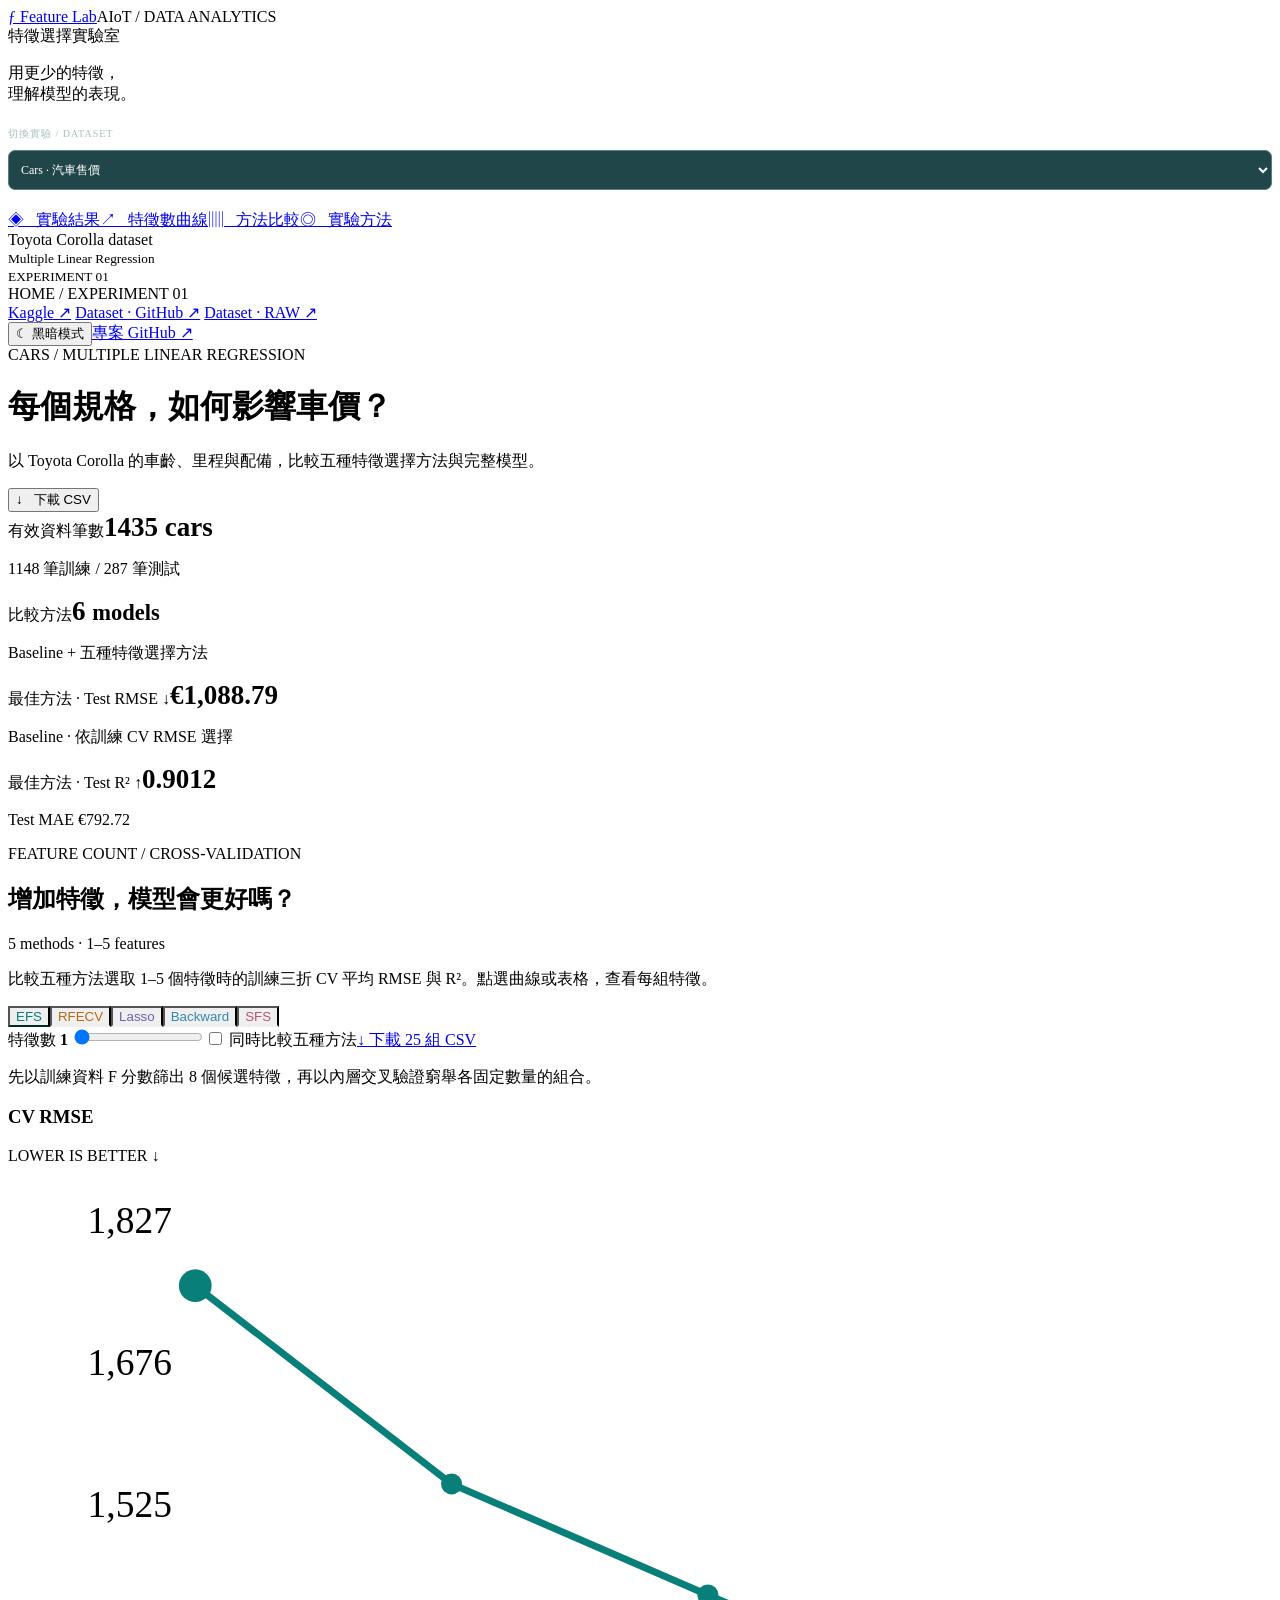
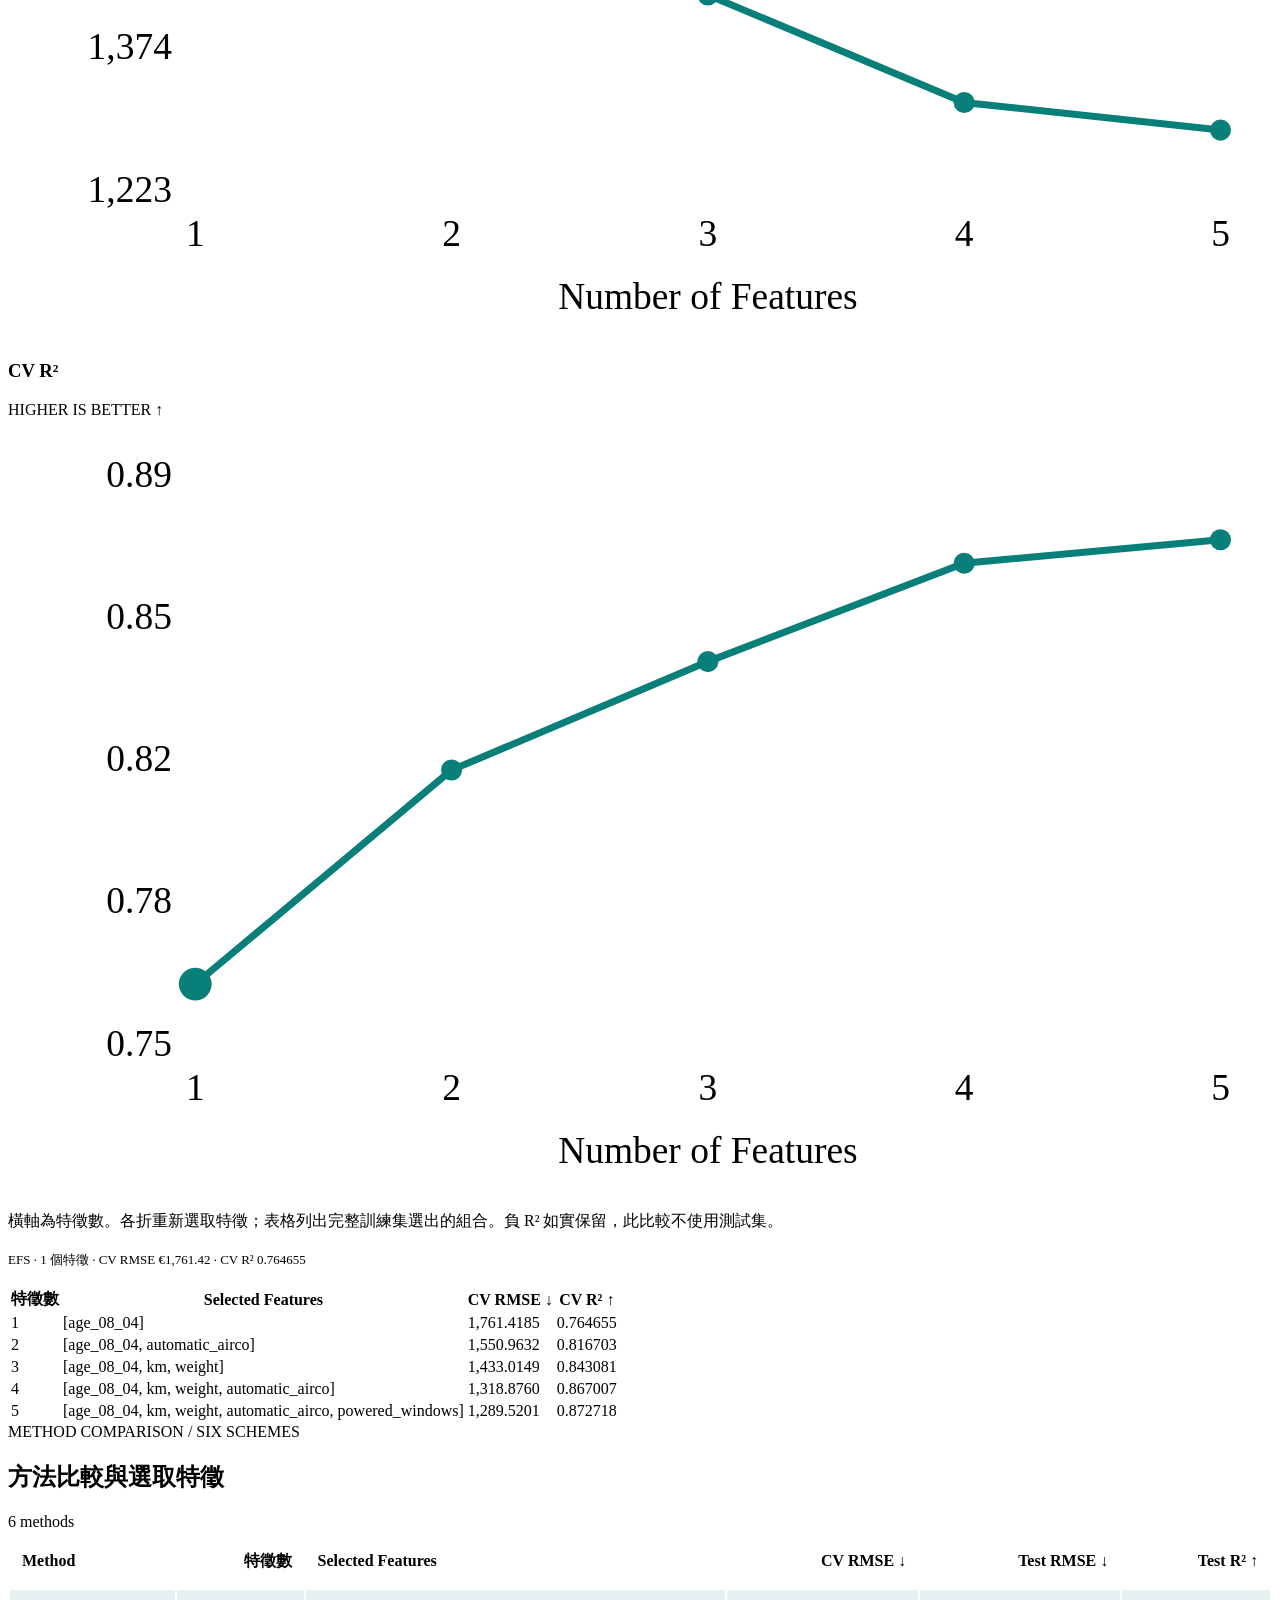
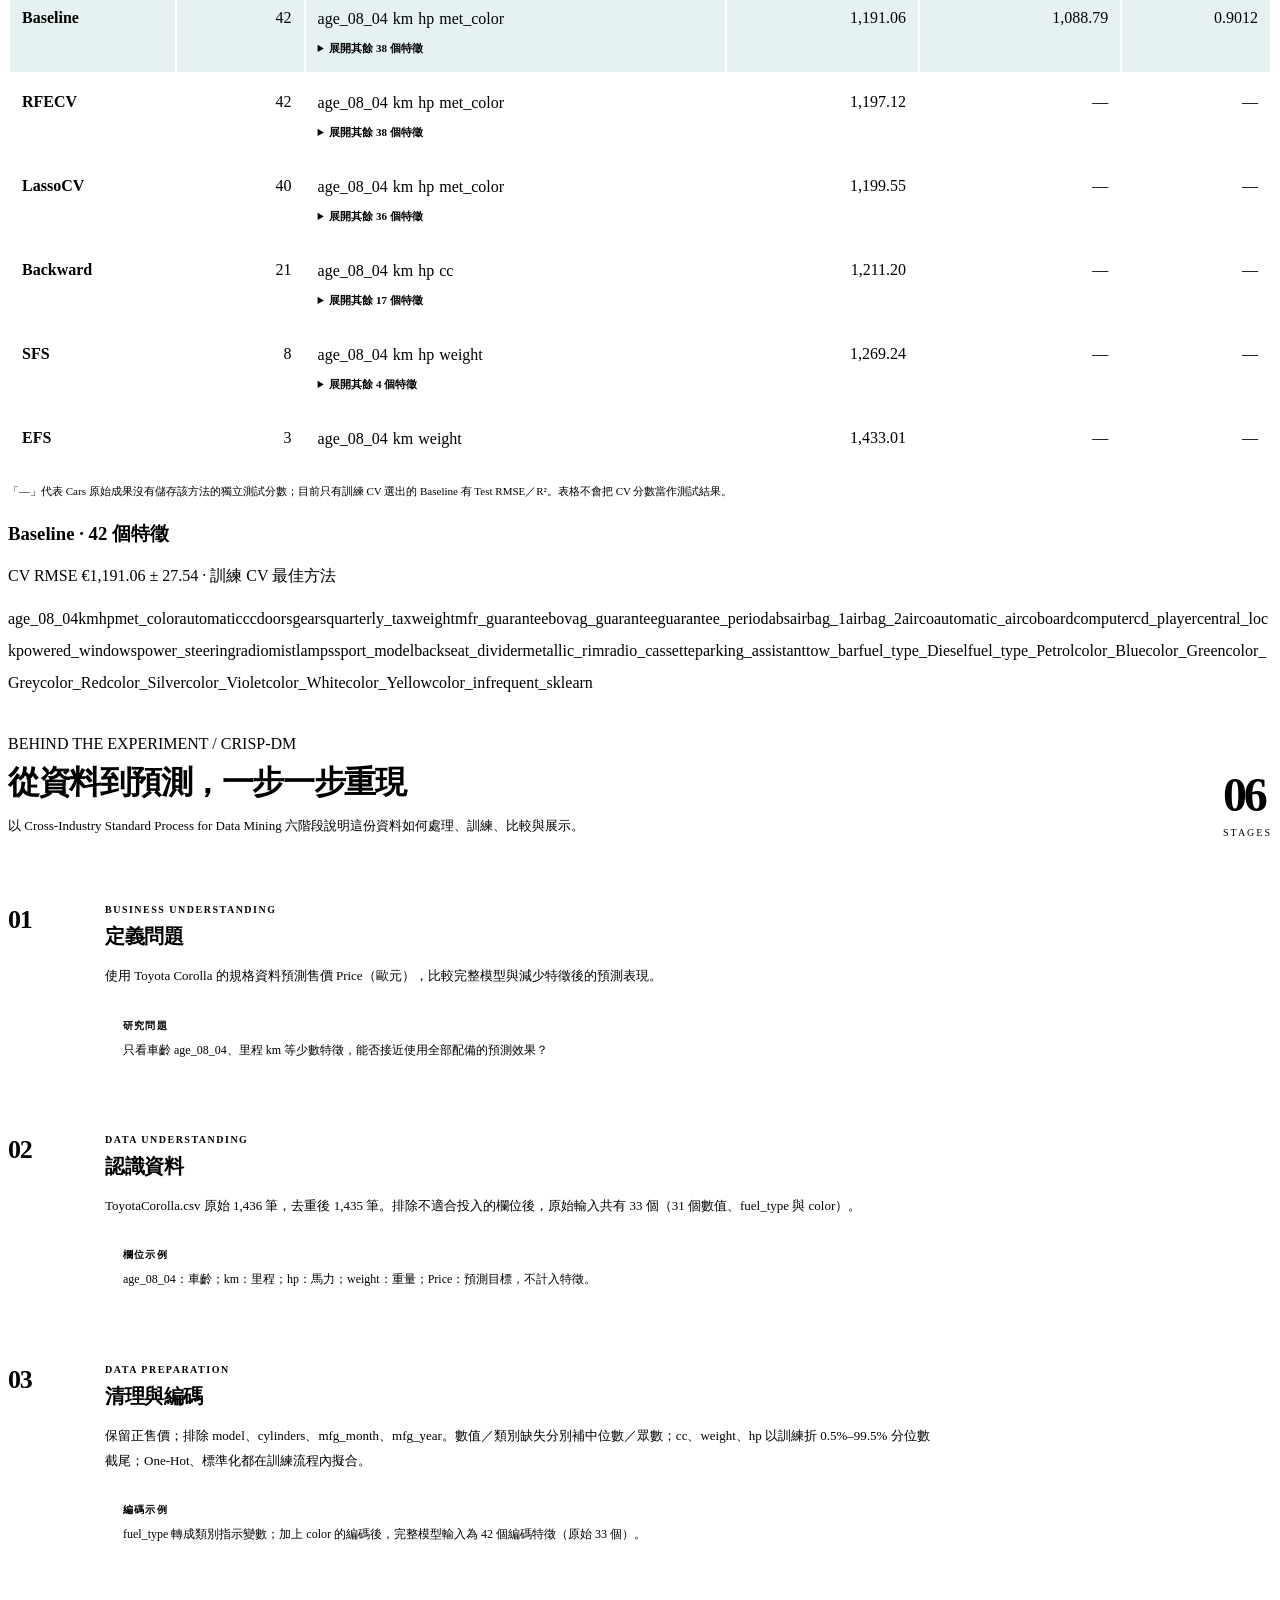
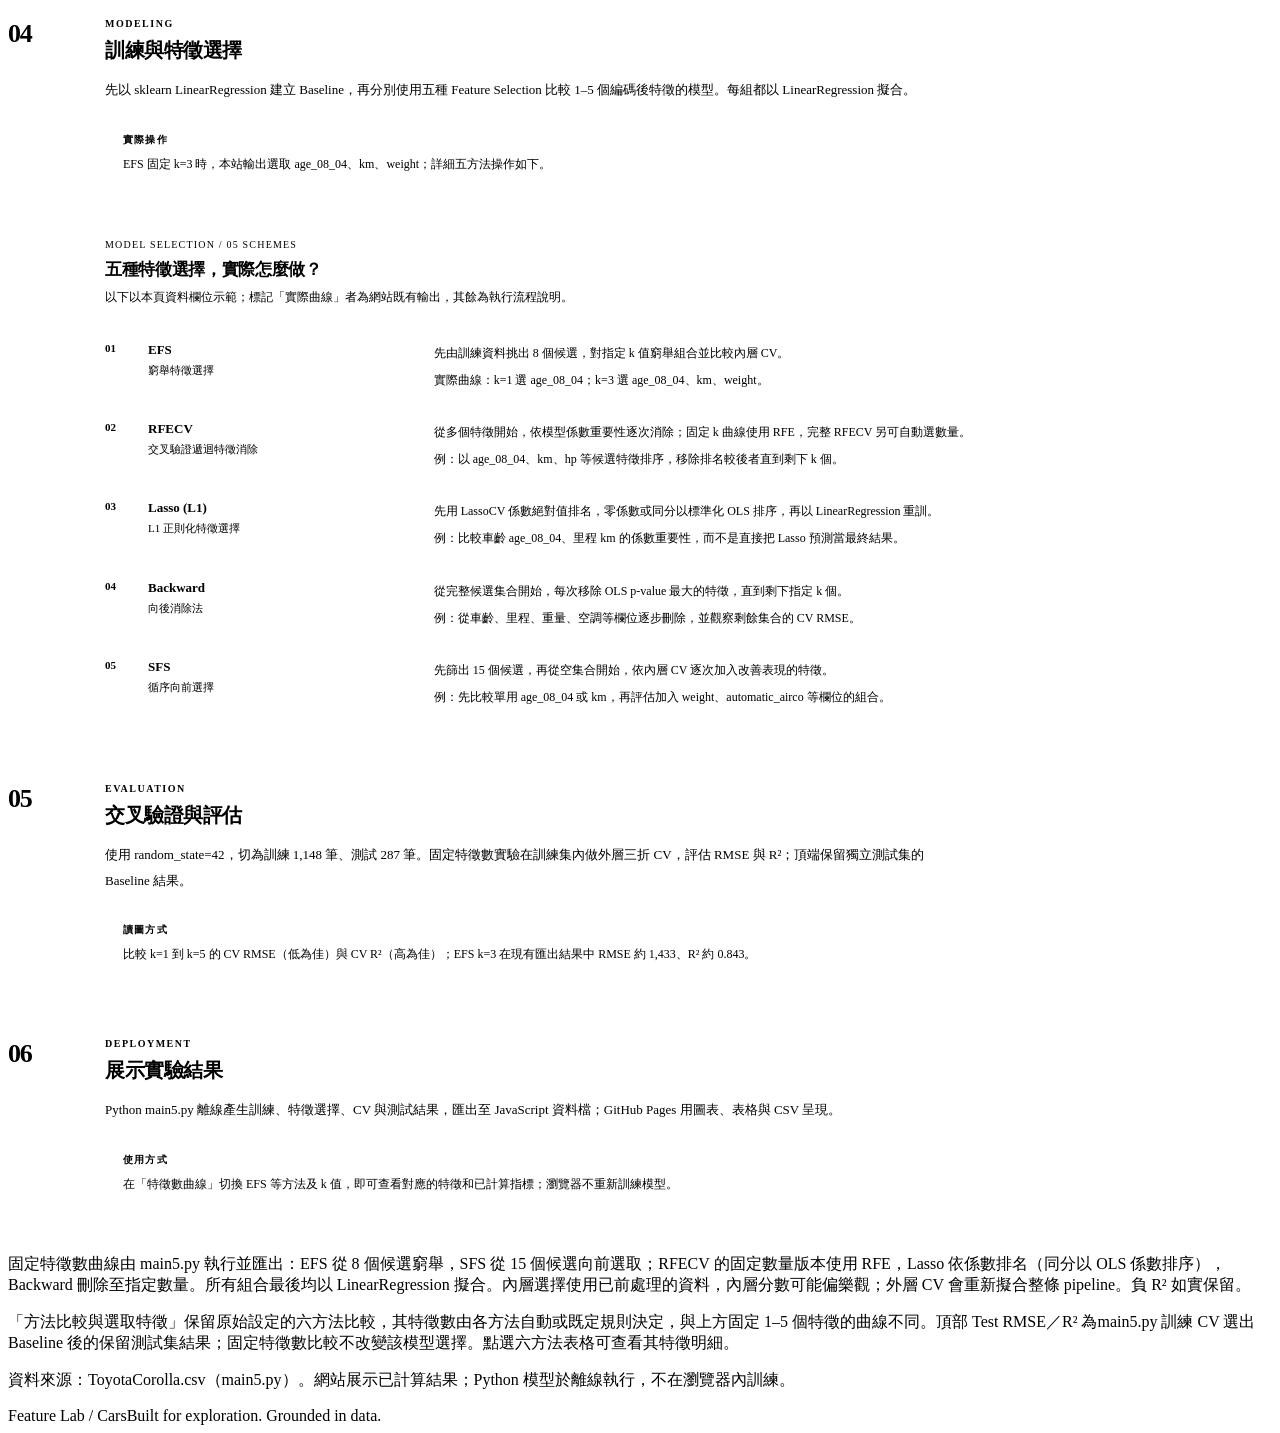
==== commit 758fb21a: "ui: add dataset Kaggle/GitHub/RAW source links" ====
--- a/docs/index.html
+++ b/docs/index.html
@@ -8,7 +8,7 @@
 (() => { let theme; try { theme = localStorage.getItem('feature-lab-theme'); } catch {}
 document.documentElement.dataset.theme = ['light', 'dark'].includes(theme) ? theme : (matchMedia('(prefers-color-scheme: dark)').matches ? 'dark' : 'light'); })();
 </script>
-<link rel="stylesheet" href="style.css?v=2"><link rel="stylesheet" href="theme.css?v=2"><link rel="stylesheet" href="pages.css?v=10">
+<link rel="stylesheet" href="style.css?v=2"><link rel="stylesheet" href="theme.css?v=2"><link rel="stylesheet" href="pages.css?v=11">
 <script src="pages.js?v=9" defer></script><script src="cars-data.js?v=7" defer></script><script src="method-comparison.js?v=2" defer></script><script src="cars.js?v=8" defer></script>
 <script src="cars-curves-data.js?v=7" defer></script><script src="cars-curves.js?v=7" defer></script>
 </head>
@@ -18,7 +18,11 @@
 <nav aria-label="頁面導覽"><a class="active" href="#analysis">◈ &nbsp; 實驗結果</a><a href="#feature-curves">↗ &nbsp; 特徵數曲線</a><a href="#results">▥ &nbsp; 方法比較</a><a href="#methodology">◎ &nbsp; 實驗方法</a></nav>
 <div class="side-foot"><span class="status-dot"></span> Toyota Corolla dataset<br><small>Multiple Linear Regression<br>EXPERIMENT 01</small></div></aside>
 <main id="analysis">
-<header><span>HOME / EXPERIMENT 01</span><div class="header-actions"><button id="theme-toggle" class="theme-toggle" type="button" aria-label="切換黑暗模式" aria-pressed="false">☾ 黑暗模式</button><a href="https://github.com/CG3599/20261014-hw2-Multiple-Linear-regression" target="_blank" rel="noopener">GitHub ↗</a></div></header>
+<header><span>HOME / EXPERIMENT 01</span><div class="header-actions"><nav class="dataset-source-actions" aria-label="資料集來源">
+<a class="dataset-source-link" href="https://www.kaggle.com/datasets/vishakhdapat/price-of-used-toyota-corolla-cars" target="_blank" rel="noopener noreferrer" title="查看 Kaggle 資料集">Kaggle ↗</a>
+<a class="dataset-source-link" href="https://github.com/reisanar/datasets/blob/master/ToyotaCorolla.csv" target="_blank" rel="noopener noreferrer" title="查看 GitHub Dataset 檔案">Dataset · GitHub ↗</a>
+<a class="dataset-source-link" href="https://raw.githubusercontent.com/reisanar/datasets/refs/heads/master/ToyotaCorolla.csv" target="_blank" rel="noopener noreferrer" title="開啟可匯入的原始 CSV（RAW）">Dataset · RAW ↗</a>
+</nav><button id="theme-toggle" class="theme-toggle" type="button" aria-label="切換黑暗模式" aria-pressed="false">☾ 黑暗模式</button><a href="https://github.com/CG3599/20261014-hw2-Multiple-Linear-regression" target="_blank" rel="noopener">專案 GitHub ↗</a></div></header>
 <div class="intro"><div><span class="eyebrow">CARS / MULTIPLE LINEAR REGRESSION</span><h1>每個規格，如何影響車價？</h1><p>以 Toyota Corolla 的車齡、里程與配備，比較五種特徵選擇方法與完整模型。</p></div><button id="download" class="download" type="button">↓ &nbsp; 下載 CSV</button></div>
 <div class="stats cars-stats"><article><span>有效資料筆數</span><strong id="sample-stat">—</strong><p id="split-stat">計算結果載入中</p></article><article><span>比較方法</span><strong>6 <small>models</small></strong><p>Baseline + 五種特徵選擇方法</p></article><article><span>最佳方法 · Test RMSE ↓</span><strong id="rmse-stat">—</strong><p id="best-stat">依訓練 CV RMSE 選擇</p></article><article><span>最佳方法 · Test R² ↑</span><strong id="r2-stat">—</strong><p id="mae-stat">—</p></article></div>
 <section class="workspace" id="feature-curves">
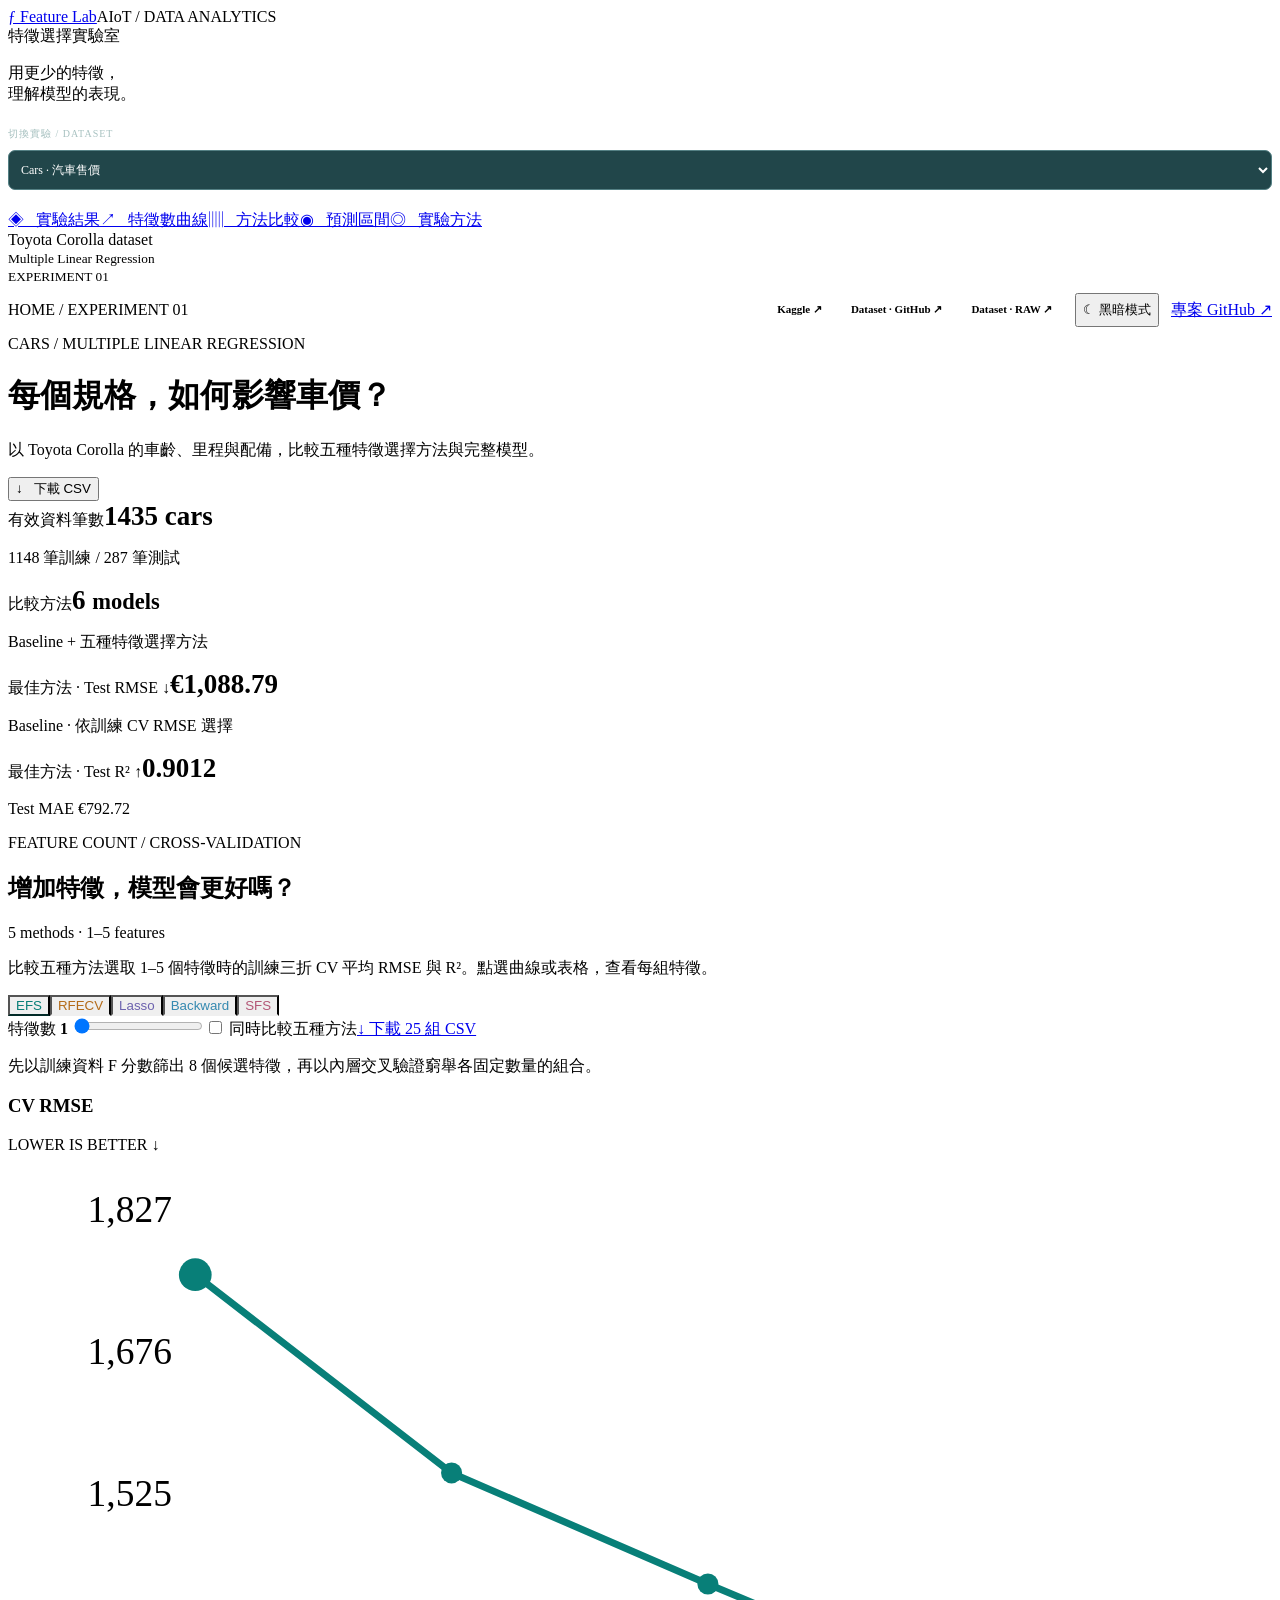
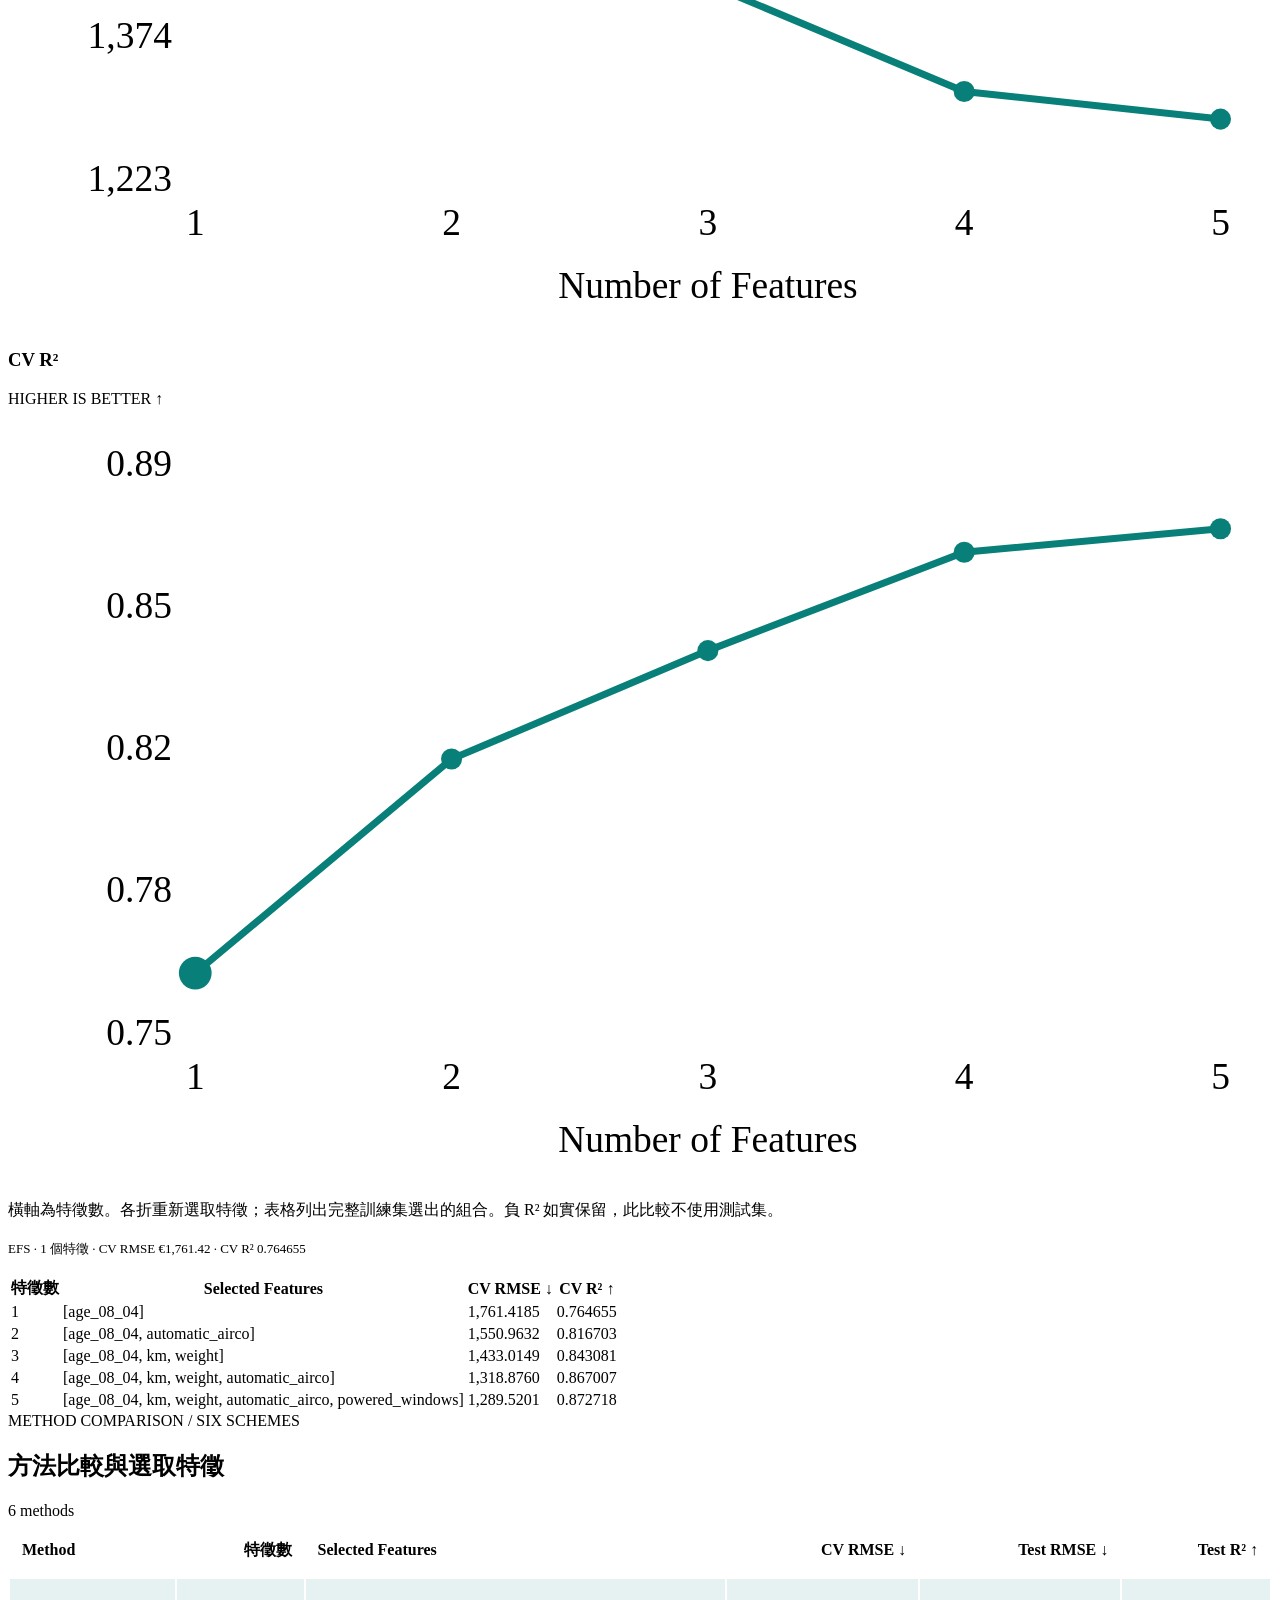
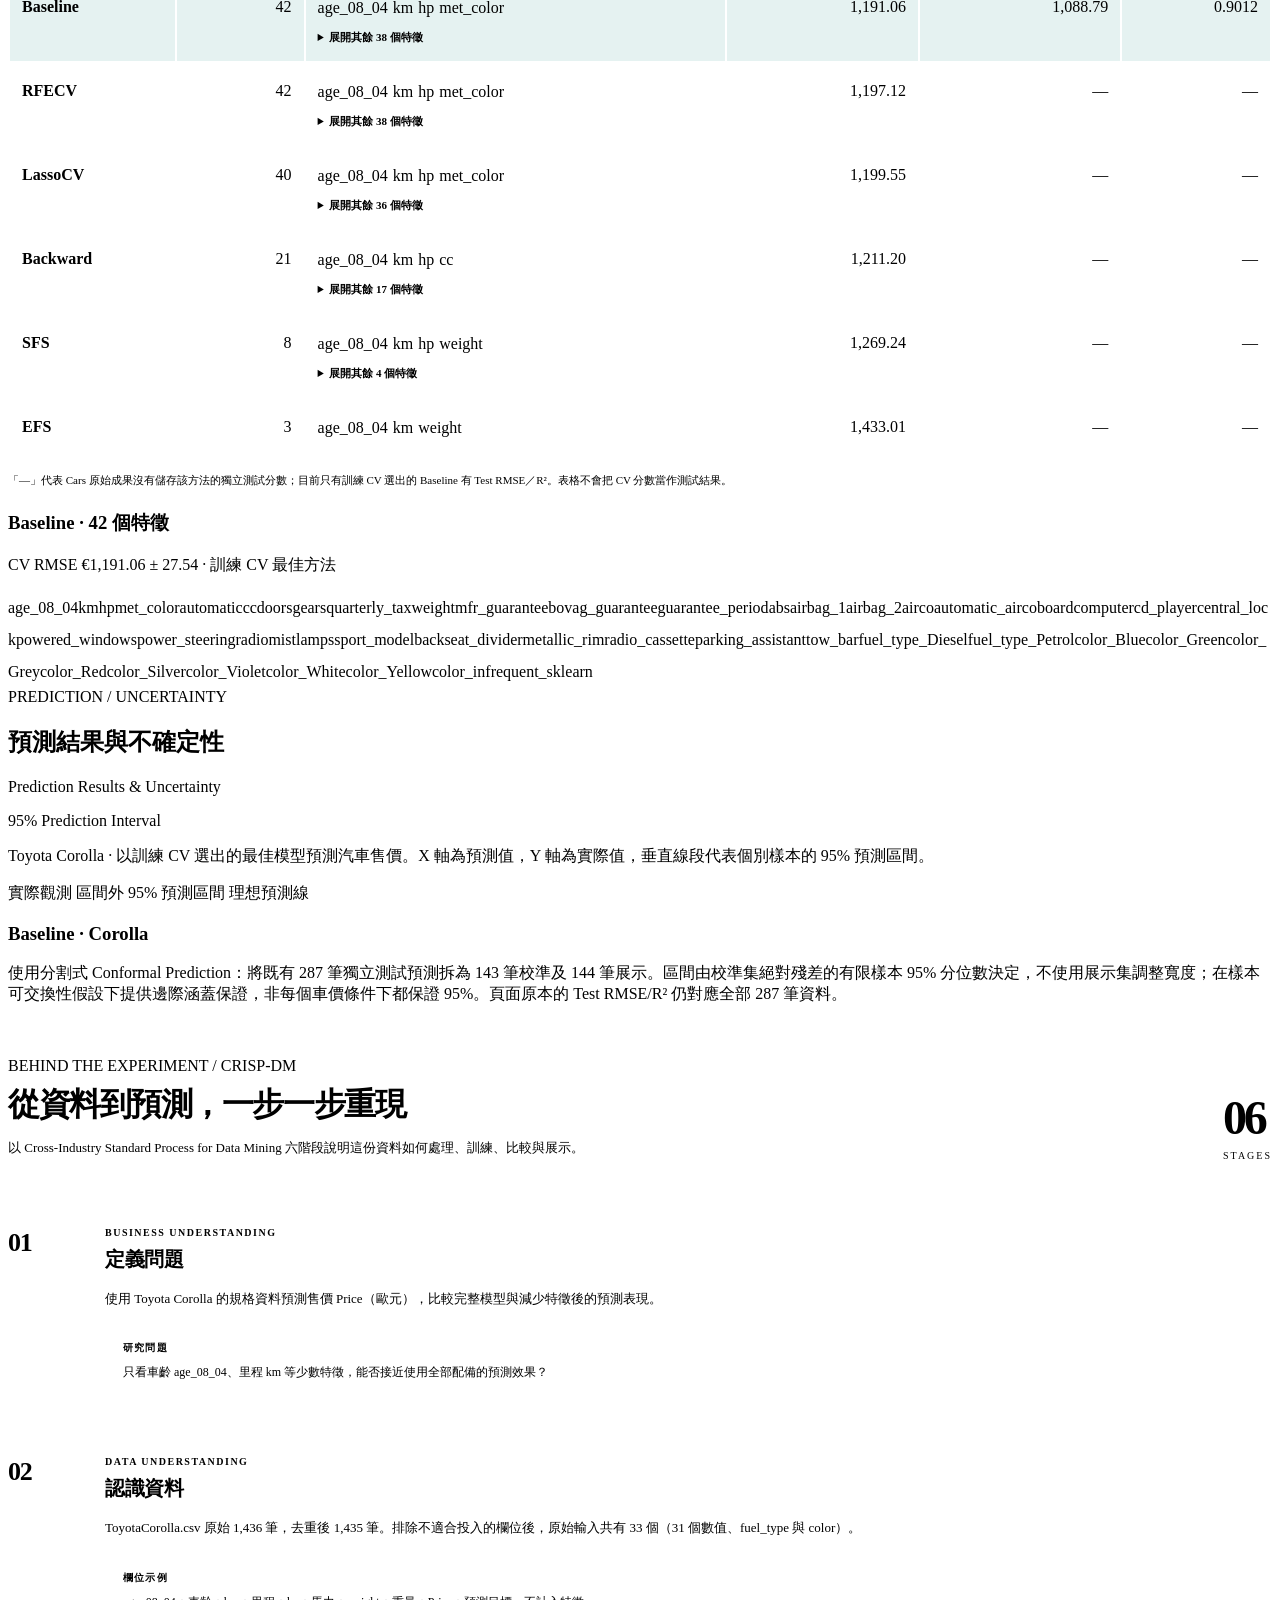
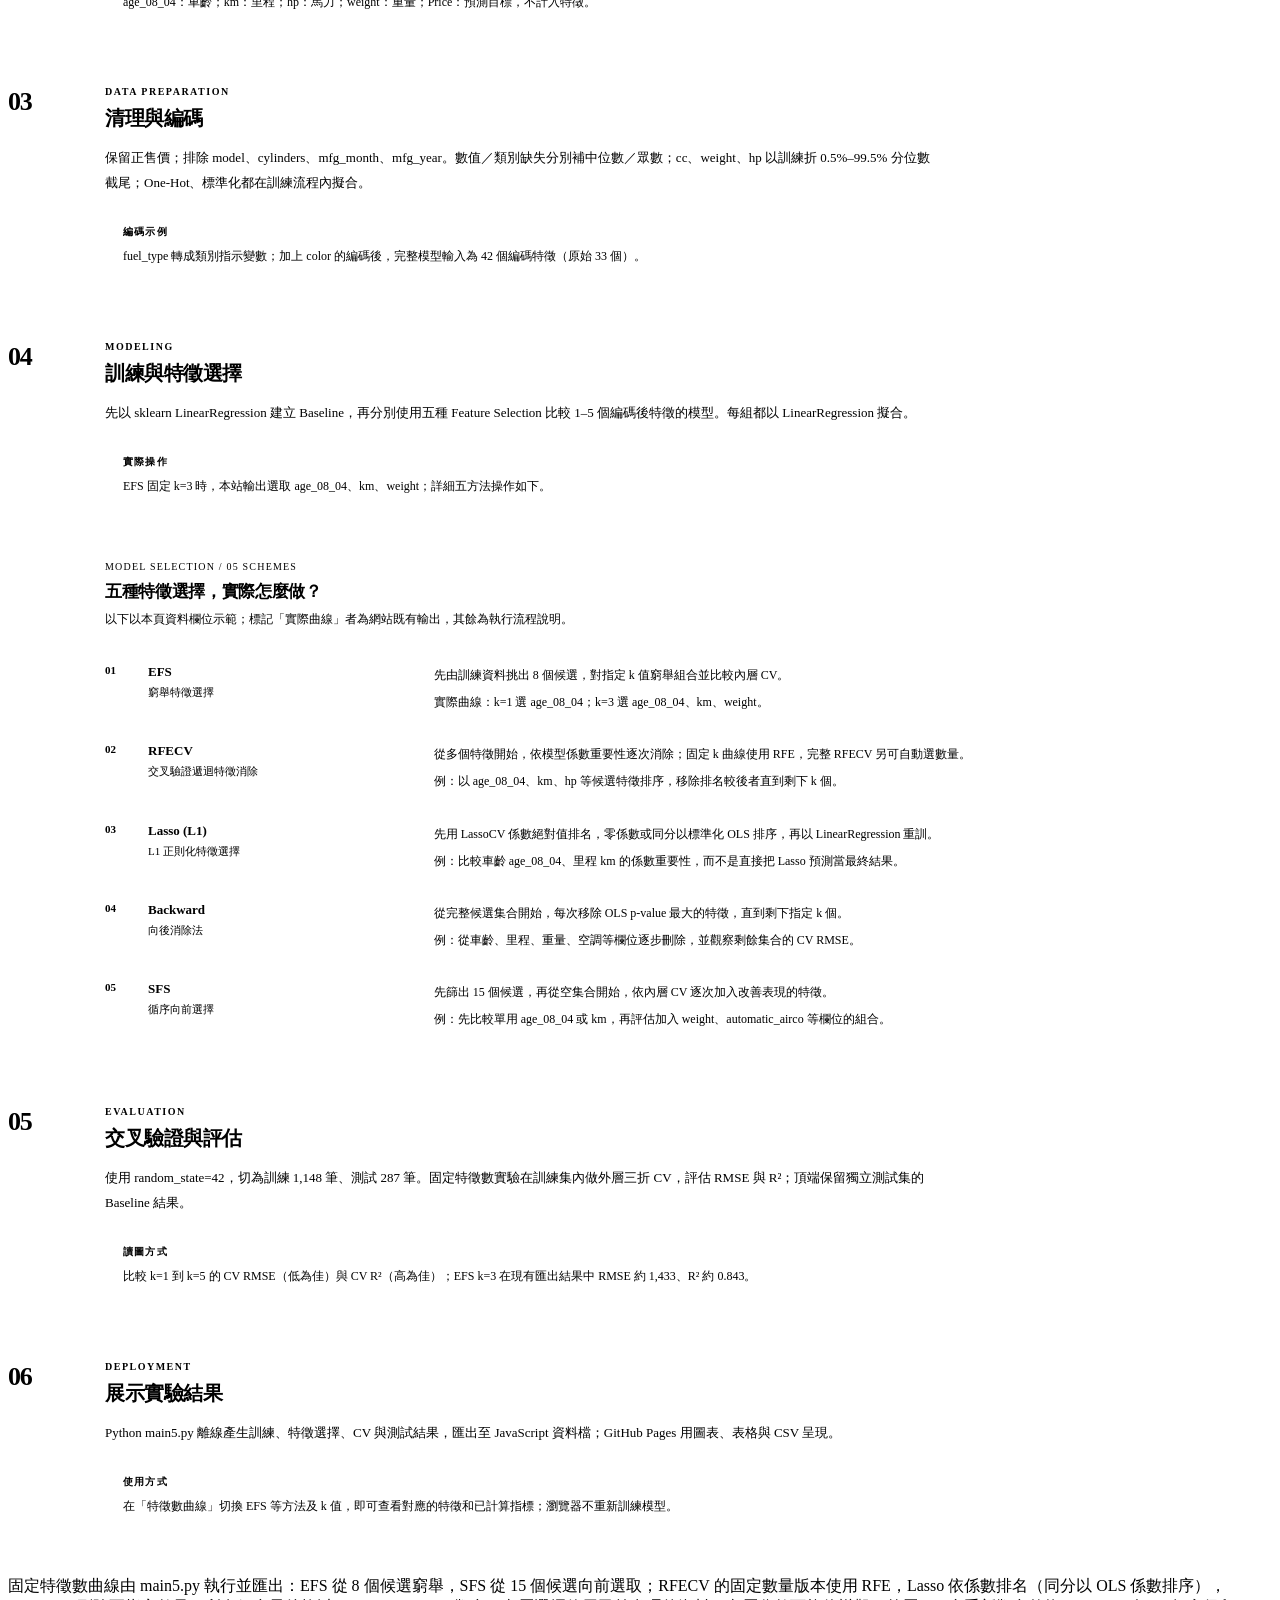
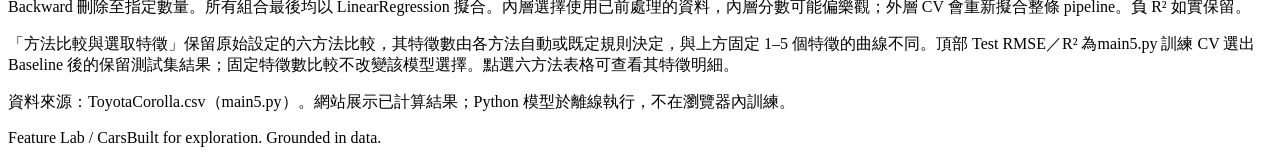
==== commit f25b0f23: "ui: add prediction results and 95 percent uncertainty section before CRISP-DM" ====
--- a/docs/index.html
+++ b/docs/index.html
@@ -8,17 +8,17 @@
 (() => { let theme; try { theme = localStorage.getItem('feature-lab-theme'); } catch {}
 document.documentElement.dataset.theme = ['light', 'dark'].includes(theme) ? theme : (matchMedia('(prefers-color-scheme: dark)').matches ? 'dark' : 'light'); })();
 </script>
-<link rel="stylesheet" href="style.css?v=2"><link rel="stylesheet" href="theme.css?v=2"><link rel="stylesheet" href="pages.css?v=11">
-<script src="pages.js?v=9" defer></script><script src="cars-data.js?v=7" defer></script><script src="method-comparison.js?v=2" defer></script><script src="cars.js?v=8" defer></script>
+<link rel="stylesheet" href="style.css?v=2"><link rel="stylesheet" href="theme.css?v=2"><link rel="stylesheet" href="pages.css?v=12">
+<script src="pages.js?v=9" defer></script><script src="cars-data.js?v=7" defer></script><script src="method-comparison.js?v=2" defer></script><script src="prediction-uncertainty.js?v=1" defer></script><script src="cars.js?v=9" defer></script>
 <script src="cars-curves-data.js?v=7" defer></script><script src="cars-curves.js?v=7" defer></script>
 </head>
 <body>
 <aside><a class="brand" href="./"><span class="brand-icon">ƒ</span> Feature Lab</a><span class="aside-label">AIoT / DATA ANALYTICS</span>
 <div class="side-title">特徵選擇實驗室</div><p>用更少的特徵，<br>理解模型的表現。</p>
-<nav aria-label="頁面導覽"><a class="active" href="#analysis">◈ &nbsp; 實驗結果</a><a href="#feature-curves">↗ &nbsp; 特徵數曲線</a><a href="#results">▥ &nbsp; 方法比較</a><a href="#methodology">◎ &nbsp; 實驗方法</a></nav>
+<nav aria-label="頁面導覽"><a class="active" href="#analysis">◈ &nbsp; 實驗結果</a><a href="#feature-curves">↗ &nbsp; 特徵數曲線</a><a href="#results">▥ &nbsp; 方法比較</a><a href="#prediction-uncertainty">◉ &nbsp; 預測區間</a><a href="#methodology">◎ &nbsp; 實驗方法</a></nav>
 <div class="side-foot"><span class="status-dot"></span> Toyota Corolla dataset<br><small>Multiple Linear Regression<br>EXPERIMENT 01</small></div></aside>
 <main id="analysis">
-<header><span>HOME / EXPERIMENT 01</span><div class="header-actions"><nav class="dataset-source-actions" aria-label="資料集來源">
+<header class="dataset-linked-header"><span>HOME / EXPERIMENT 01</span><div class="header-actions"><nav class="dataset-source-actions" aria-label="資料集來源">
 <a class="dataset-source-link" href="https://www.kaggle.com/datasets/vishakhdapat/price-of-used-toyota-corolla-cars" target="_blank" rel="noopener noreferrer" title="查看 Kaggle 資料集">Kaggle ↗</a>
 <a class="dataset-source-link" href="https://github.com/reisanar/datasets/blob/master/ToyotaCorolla.csv" target="_blank" rel="noopener noreferrer" title="查看 GitHub Dataset 檔案">Dataset · GitHub ↗</a>
 <a class="dataset-source-link" href="https://raw.githubusercontent.com/reisanar/datasets/refs/heads/master/ToyotaCorolla.csv" target="_blank" rel="noopener noreferrer" title="開啟可匯入的原始 CSV（RAW）">Dataset · RAW ↗</a>
@@ -40,6 +40,12 @@
 <div class="table-scroll"><table class="method-comparison-table"><thead><tr><th>Method</th><th>特徵數</th><th>Selected Features</th><th>CV RMSE ↓</th><th>Test RMSE ↓</th><th>Test R² ↑</th></tr></thead><tbody id="result-rows"></tbody></table></div>
 <p class="method-comparison-note">「—」代表 Cars 原始成果沒有儲存該方法的獨立測試分數；目前只有訓練 CV 選出的 Baseline 有 Test RMSE／R²。表格不會把 CV 分數當作測試結果。</p>
 <div class="cars-details" aria-live="polite"><h3 id="feature-title"></h3><p id="selection-detail"></p><div class="cars-features" id="feature-tags"></div></div></section>
+<section class="workspace prediction-section" id="prediction-uncertainty">
+  <div class="section-heading"><div><span class="eyebrow">PREDICTION / UNCERTAINTY</span><h2>預測結果與不確定性</h2><p class="prediction-subtitle">Prediction Results &amp; Uncertainty</p></div><span class="pill">95% Prediction Interval</span></div>
+  <p class="prediction-intro">Toyota Corolla · 以訓練 CV 選出的最佳模型預測汽車售價。X 軸為預測值，Y 軸為實際值，垂直線段代表個別樣本的 95% 預測區間。</p>
+  <div class="prediction-layout"><div class="prediction-chart-wrap"><div id="prediction-plot" class="prediction-plot"></div><div class="prediction-legend"><span><i class="prediction-legend-dot"></i> 實際觀測</span><span><i class="prediction-legend-outside"></i> 區間外</span><span><i class="prediction-legend-bar"></i> 95% 預測區間</span><span><i class="prediction-legend-reference"></i> 理想預測線</span></div></div><aside class="prediction-aside"><h3 id="prediction-model">Baseline · Corolla</h3><p id="prediction-stat" aria-live="polite"></p><p id="prediction-explanation"></p></aside></div>
+  <p class="prediction-caveat">使用分割式 Conformal Prediction：將既有 287 筆獨立測試預測拆為 143 筆校準及 144 筆展示。區間由校準集絕對殘差的有限樣本 95% 分位數決定，不使用展示集調整寬度；在樣本可交換性假設下提供邊際涵蓋保證，非每個車價條件下都保證 95%。頁面原本的 Test RMSE/R² 仍對應全部 287 筆資料。</p>
+</section>
 <section id="methodology" class="methodology crisp-methodology"><div class="crisp-heading"><div><span class="eyebrow">BEHIND THE EXPERIMENT / CRISP-DM</span><h2>從資料到預測，一步一步重現</h2><p>以 Cross-Industry Standard Process for Data Mining 六階段說明這份資料如何處理、訓練、比較與展示。</p></div><span class="crisp-counter">06 <small>STAGES</small></span></div><div class="crisp-timeline"><article class="crisp-stage"><div class="crisp-step"><span>01</span></div><div class="crisp-body"><span class="crisp-en">Business Understanding</span><h3>定義問題</h3><p>使用 Toyota Corolla 的規格資料預測售價 Price（歐元），比較完整模型與減少特徵後的預測表現。</p><div class="crisp-example"><span>研究問題</span><p>只看車齡 age_08_04、里程 km 等少數特徵，能否接近使用全部配備的預測效果？</p></div></div></article><article class="crisp-stage"><div class="crisp-step"><span>02</span></div><div class="crisp-body"><span class="crisp-en">Data Understanding</span><h3>認識資料</h3><p>ToyotaCorolla.csv 原始 1,436 筆，去重後 1,435 筆。排除不適合投入的欄位後，原始輸入共有 33 個（31 個數值、fuel_type 與 color）。</p><div class="crisp-example"><span>欄位示例</span><p>age_08_04：車齡；km：里程；hp：馬力；weight：重量；Price：預測目標，不計入特徵。</p></div></div></article><article class="crisp-stage"><div class="crisp-step"><span>03</span></div><div class="crisp-body"><span class="crisp-en">Data Preparation</span><h3>清理與編碼</h3><p>保留正售價；排除 model、cylinders、mfg_month、mfg_year。數值／類別缺失分別補中位數／眾數；cc、weight、hp 以訓練折 0.5%–99.5% 分位數截尾；One-Hot、標準化都在訓練流程內擬合。</p><div class="crisp-example"><span>編碼示例</span><p>fuel_type 轉成類別指示變數；加上 color 的編碼後，完整模型輸入為 42 個編碼特徵（原始 33 個）。</p></div></div></article><article class="crisp-stage"><div class="crisp-step"><span>04</span></div><div class="crisp-body"><span class="crisp-en">Modeling</span><h3>訓練與特徵選擇</h3><p>先以 sklearn LinearRegression 建立 Baseline，再分別使用五種 Feature Selection 比較 1–5 個編碼後特徵的模型。每組都以 LinearRegression 擬合。</p><div class="crisp-example"><span>實際操作</span><p>EFS 固定 k=3 時，本站輸出選取 age_08_04、km、weight；詳細五方法操作如下。</p></div><div class="crisp-methods"><div class="crisp-methods-head"><span>MODEL SELECTION / 05 SCHEMES</span><h4>五種特徵選擇，實際怎麼做？</h4><p>以下以本頁資料欄位示範；標記「實際曲線」者為網站既有輸出，其餘為執行流程說明。</p></div><div class="crisp-method-row"><span class="crisp-method-index">01</span><div><strong>EFS</strong><small>窮舉特徵選擇</small></div><p>先由訓練資料挑出 8 個候選，對指定 k 值窮舉組合並比較內層 CV。<em>實際曲線：k=1 選 age_08_04；k=3 選 age_08_04、km、weight。</em></p></div><div class="crisp-method-row"><span class="crisp-method-index">02</span><div><strong>RFECV</strong><small>交叉驗證遞迴特徵消除</small></div><p>從多個特徵開始，依模型係數重要性逐次消除；固定 k 曲線使用 RFE，完整 RFECV 另可自動選數量。<em>例：以 age_08_04、km、hp 等候選特徵排序，移除排名較後者直到剩下 k 個。</em></p></div><div class="crisp-method-row"><span class="crisp-method-index">03</span><div><strong>Lasso (L1)</strong><small>L1 正則化特徵選擇</small></div><p>先用 LassoCV 係數絕對值排名，零係數或同分以標準化 OLS 排序，再以 LinearRegression 重訓。<em>例：比較車齡 age_08_04、里程 km 的係數重要性，而不是直接把 Lasso 預測當最終結果。</em></p></div><div class="crisp-method-row"><span class="crisp-method-index">04</span><div><strong>Backward</strong><small>向後消除法</small></div><p>從完整候選集合開始，每次移除 OLS p-value 最大的特徵，直到剩下指定 k 個。<em>例：從車齡、里程、重量、空調等欄位逐步刪除，並觀察剩餘集合的 CV RMSE。</em></p></div><div class="crisp-method-row"><span class="crisp-method-index">05</span><div><strong>SFS</strong><small>循序向前選擇</small></div><p>先篩出 15 個候選，再從空集合開始，依內層 CV 逐次加入改善表現的特徵。<em>例：先比較單用 age_08_04 或 km，再評估加入 weight、automatic_airco 等欄位的組合。</em></p></div></div></div></article><article class="crisp-stage"><div class="crisp-step"><span>05</span></div><div class="crisp-body"><span class="crisp-en">Evaluation</span><h3>交叉驗證與評估</h3><p>使用 random_state=42，切為訓練 1,148 筆、測試 287 筆。固定特徵數實驗在訓練集內做外層三折 CV，評估 RMSE 與 R²；頂端保留獨立測試集的 Baseline 結果。</p><div class="crisp-example"><span>讀圖方式</span><p>比較 k=1 到 k=5 的 CV RMSE（低為佳）與 CV R²（高為佳）；EFS k=3 在現有匯出結果中 RMSE 約 1,433、R² 約 0.843。</p></div></div></article><article class="crisp-stage"><div class="crisp-step"><span>06</span></div><div class="crisp-body"><span class="crisp-en">Deployment</span><h3>展示實驗結果</h3><p>Python main5.py 離線產生訓練、特徵選擇、CV 與測試結果，匯出至 JavaScript 資料檔；GitHub Pages 用圖表、表格與 CSV 呈現。</p><div class="crisp-example"><span>使用方式</span><p>在「特徵數曲線」切換 EFS 等方法及 k 值，即可查看對應的特徵和已計算指標；瀏覽器不重新訓練模型。</p></div></div></article></div><p class="caveat">固定特徵數曲線由 main5.py 執行並匯出：EFS 從 8 個候選窮舉，SFS 從 15 個候選向前選取；RFECV 的固定數量版本使用 RFE，Lasso 依係數排名（同分以 OLS 係數排序），Backward 刪除至指定數量。所有組合最後均以 LinearRegression 擬合。內層選擇使用已前處理的資料，內層分數可能偏樂觀；外層 CV 會重新擬合整條 pipeline。負 R² 如實保留。</p>
 <p class="chart-hint">「方法比較與選取特徵」保留原始設定的六方法比較，其特徵數由各方法自動或既定規則決定，與上方固定 1–5 個特徵的曲線不同。頂部 Test RMSE／R² 為main5.py 訓練 CV 選出 Baseline 後的保留測試集結果；固定特徵數比較不改變該模型選擇。點選六方法表格可查看其特徵明細。</p>
 <p class="chart-hint">資料來源：ToyotaCorolla.csv（main5.py）。網站展示已計算結果；Python 模型於離線執行，不在瀏覽器內訓練。</p></section>
--- a/docs/pages.css
+++ b/docs/pages.css
@@ -85,3 +85,22 @@
 [data-theme="dark"] .method-row-action:hover{background:rgba(74,174,155,.10)}
 [data-theme="dark"] .method-comparison-table tr.selected{background:rgba(74,174,155,.16)}
 @media(max-width:760px){.method-comparison-table{min-width:760px}.method-comparison-section{padding:19px 14px}.method-comparison-table th,.method-comparison-table td{padding:12px 8px}}
+
+/* Consistent dataset-source buttons in the upper-right header of both examples. */
+.dataset-linked-header{display:flex;align-items:center;flex-wrap:wrap;gap:12px 22px}
+.dataset-linked-header>.header-actions{display:flex;flex:1;align-items:center;justify-content:flex-end;flex-wrap:wrap;gap:8px 12px;min-width:0}
+.dataset-source-actions{display:flex;align-items:center;flex-wrap:wrap;gap:7px;margin:0;padding:0}
+.dataset-linked-header .dataset-source-actions a.dataset-source-link{display:inline-flex;align-items:center;min-height:34px;padding:8px 11px;margin:0;white-space:nowrap;background:transparent;border:1px solid var(--line);border-radius:7px;color:var(--ink);font-size:11px;font-weight:600;letter-spacing:0;text-decoration:none;line-height:1.2}
+.dataset-linked-header .dataset-source-actions a.dataset-source-link:hover{border-color:var(--teal);color:var(--teal);background:rgba(8,127,120,.06)}
+.dataset-linked-header .dataset-source-actions a.dataset-source-link:focus-visible{outline:2px solid var(--teal);outline-offset:3px}
+.dataset-linked-header>.header-actions>.theme-toggle{min-height:34px}
+@media(max-width:1060px){
+  .dataset-linked-header{align-items:flex-start}
+  .dataset-linked-header>.header-actions{flex-basis:100%;justify-content:flex-start}
+}
+@media(max-width:760px){
+  .dataset-source-actions{display:flex}
+  .dataset-linked-header>.header-actions{gap:8px}
+  .dataset-linked-header .dataset-source-actions a.dataset-source-link{font-size:10px;padding:7px 9px}
+  .dataset-linked-header>.header-actions>.theme-toggle{margin:0}
+}
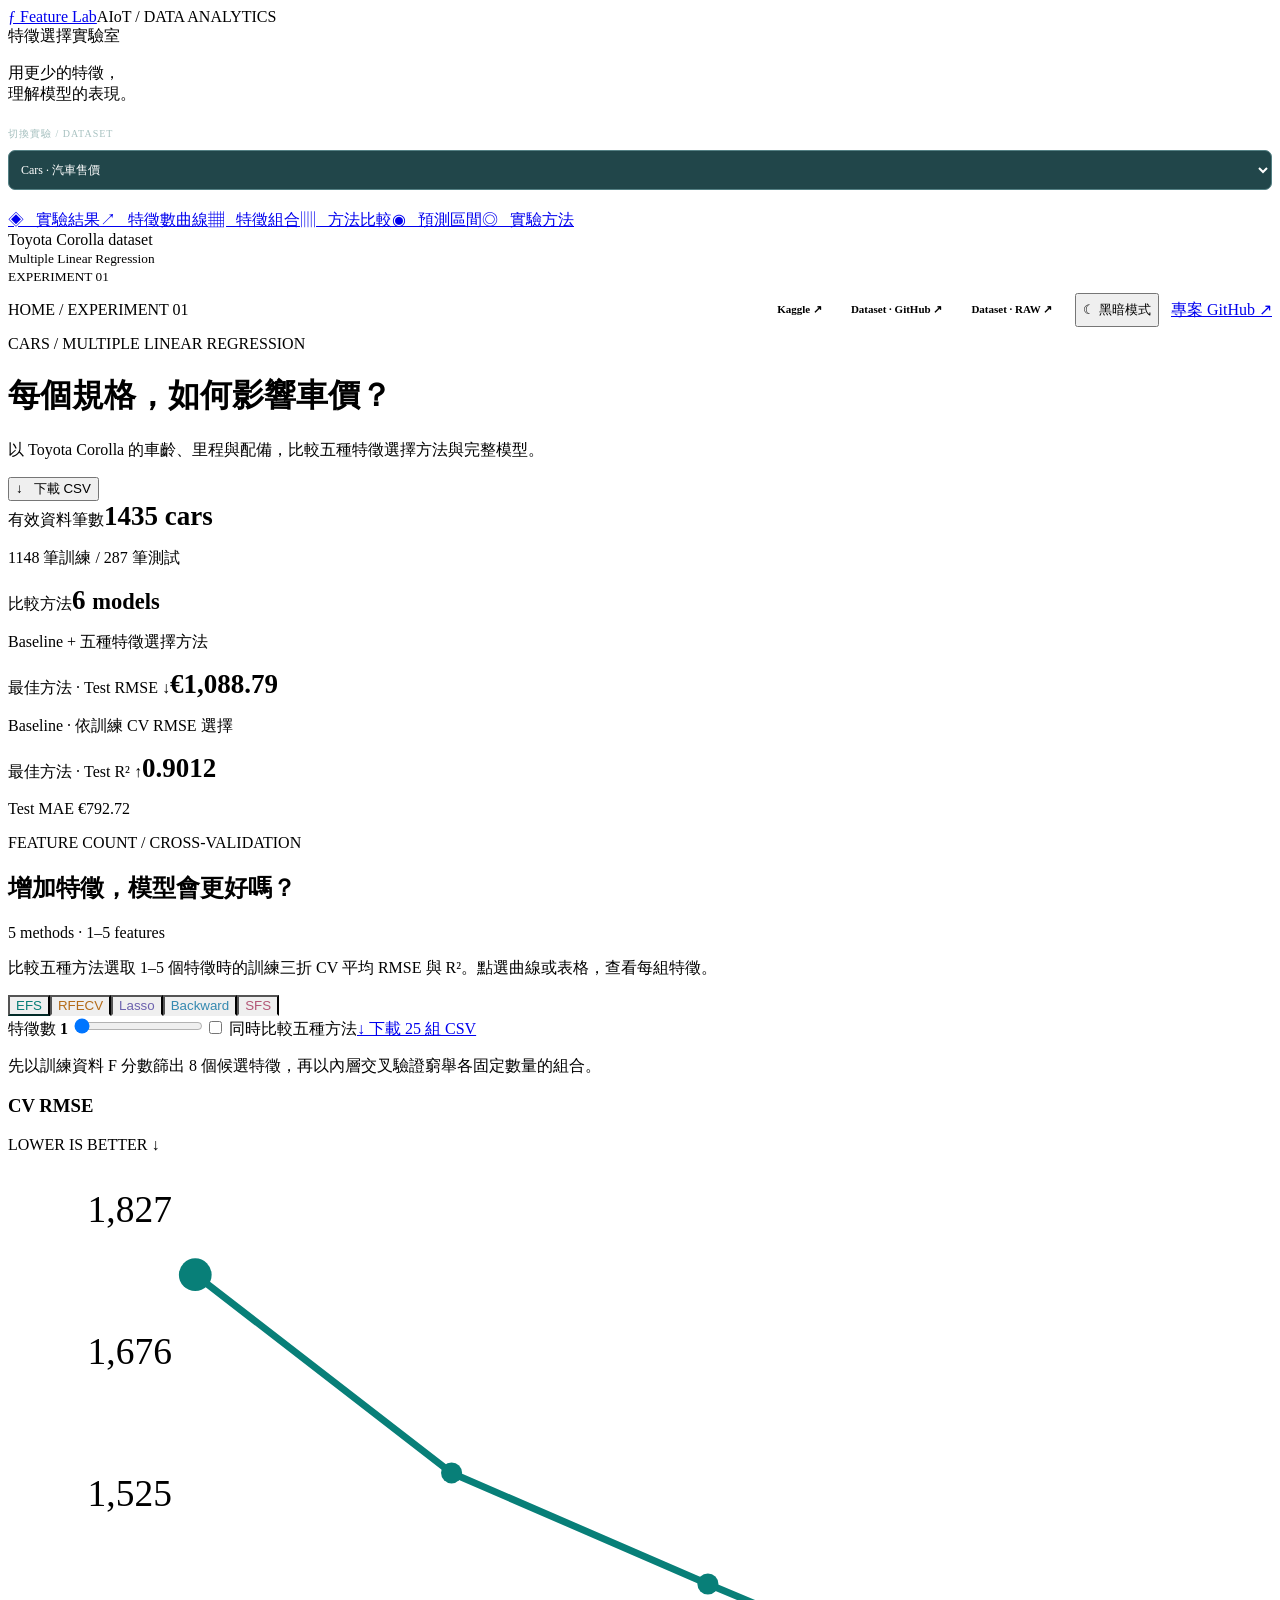
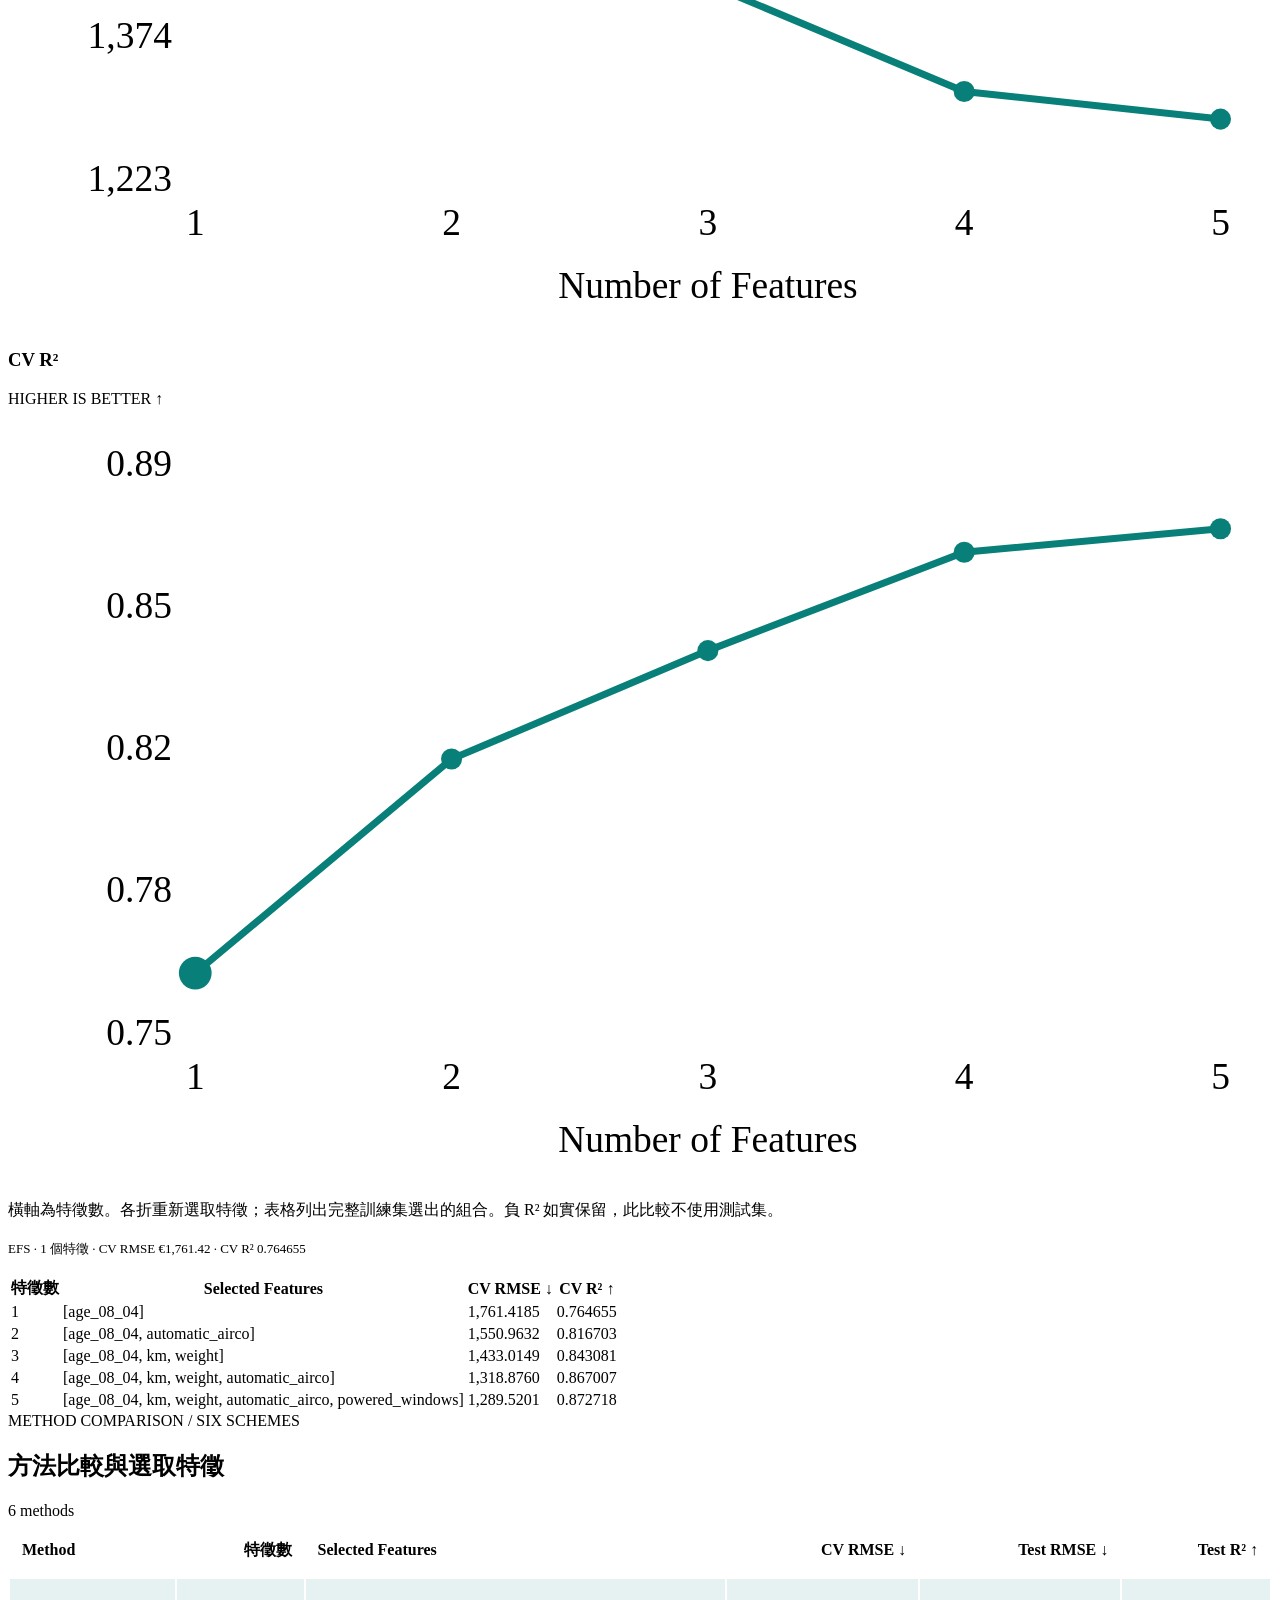
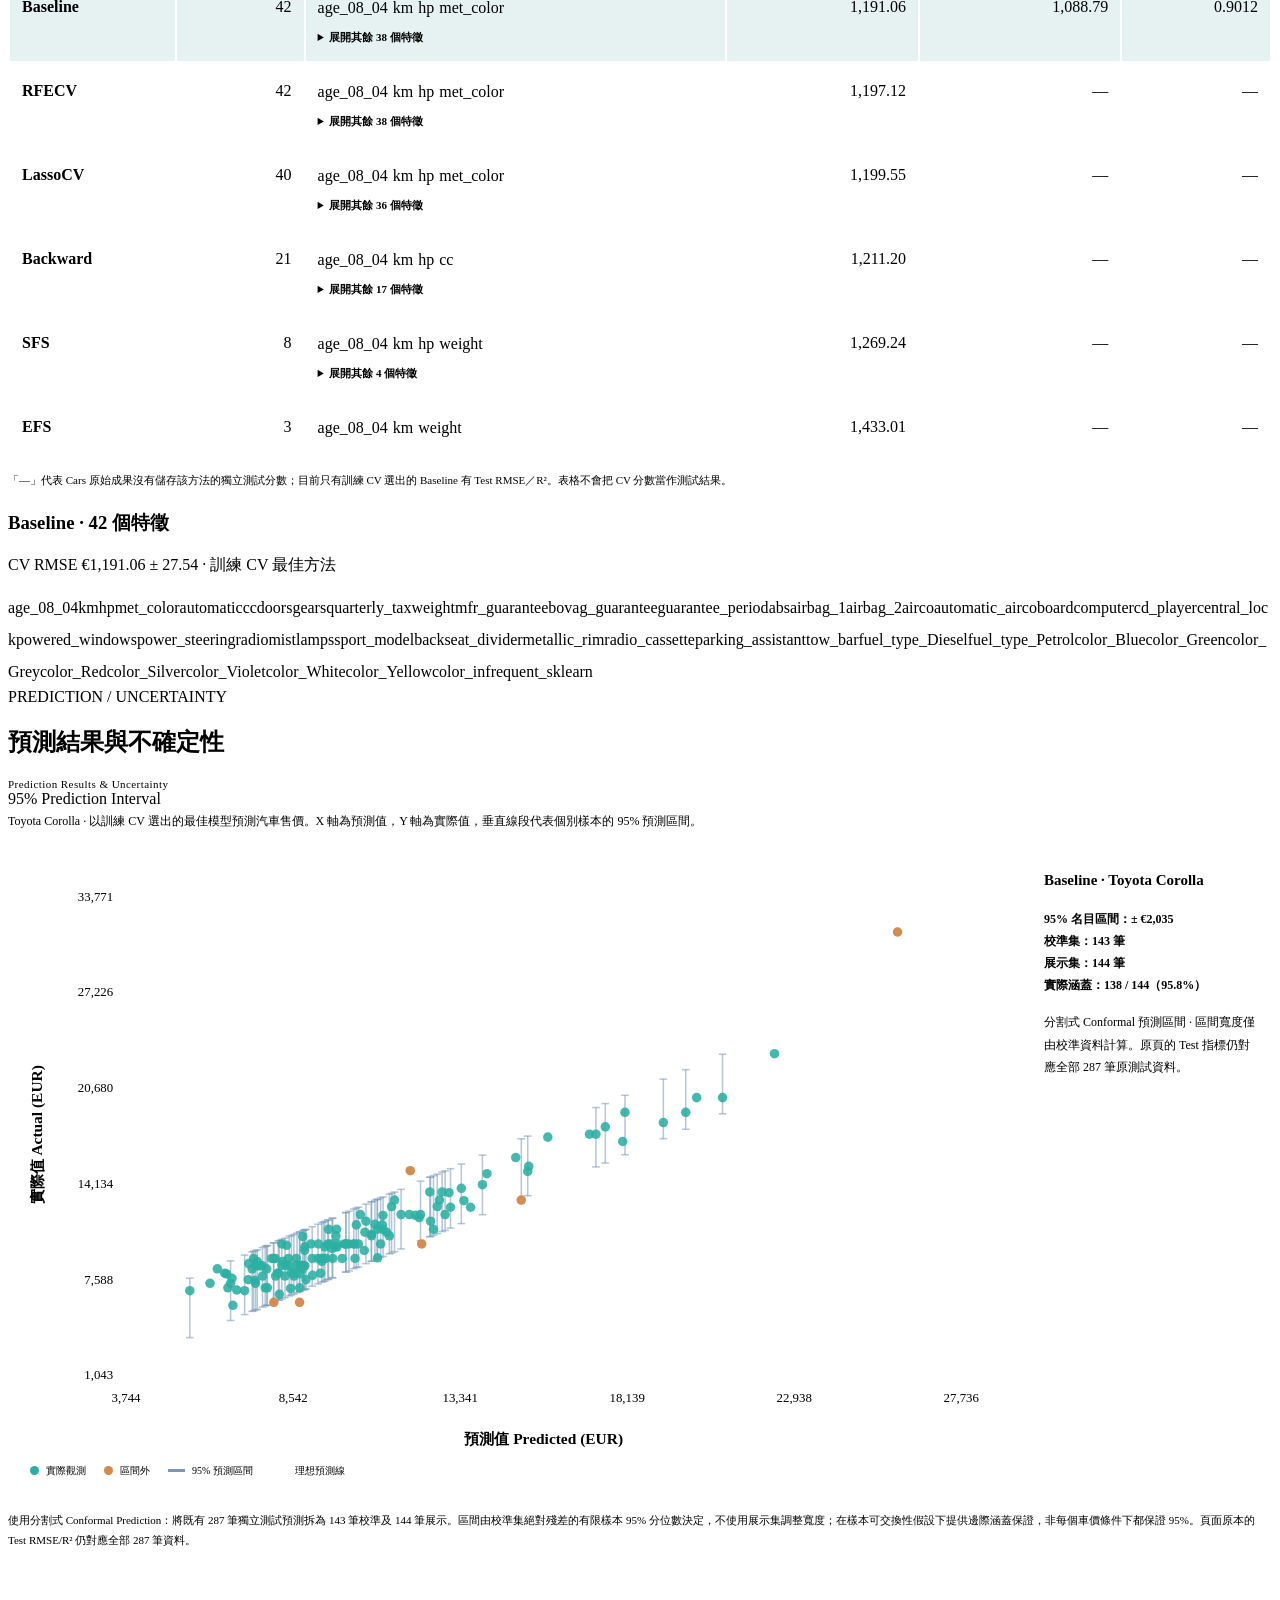
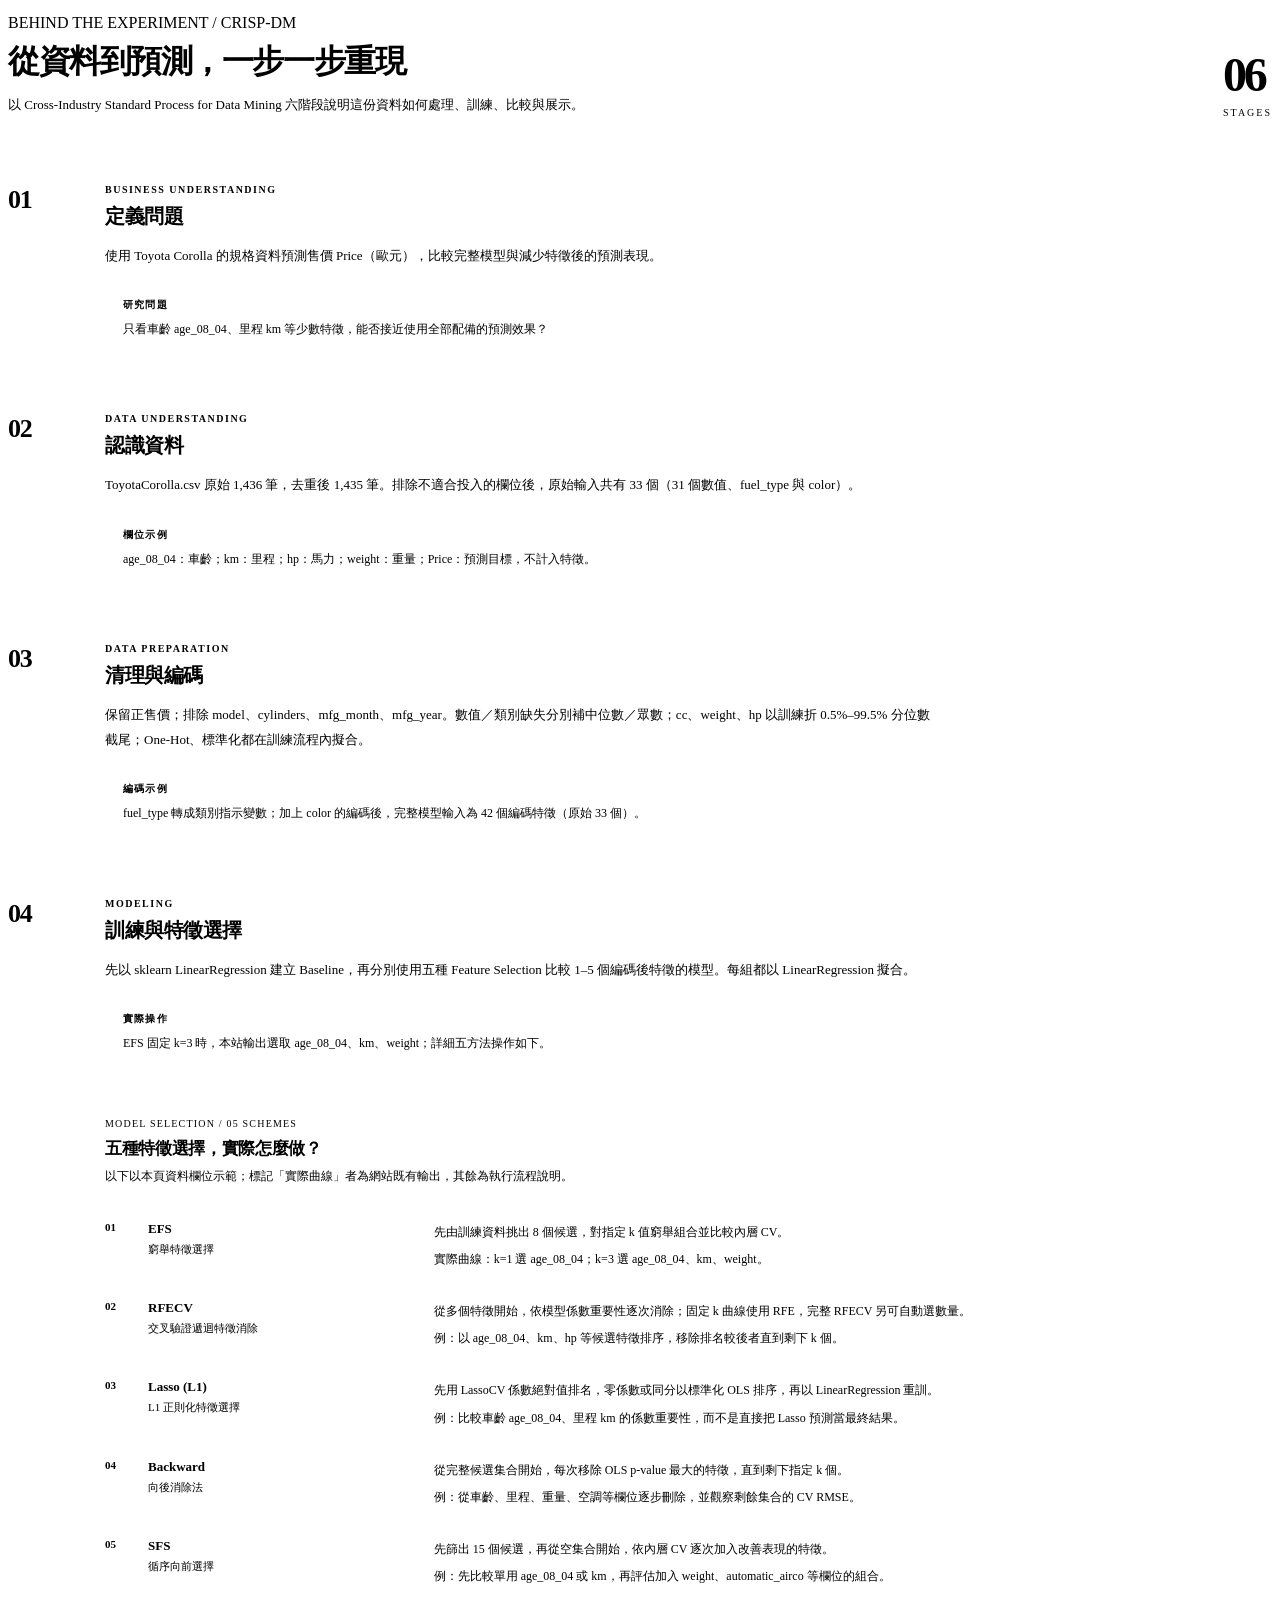
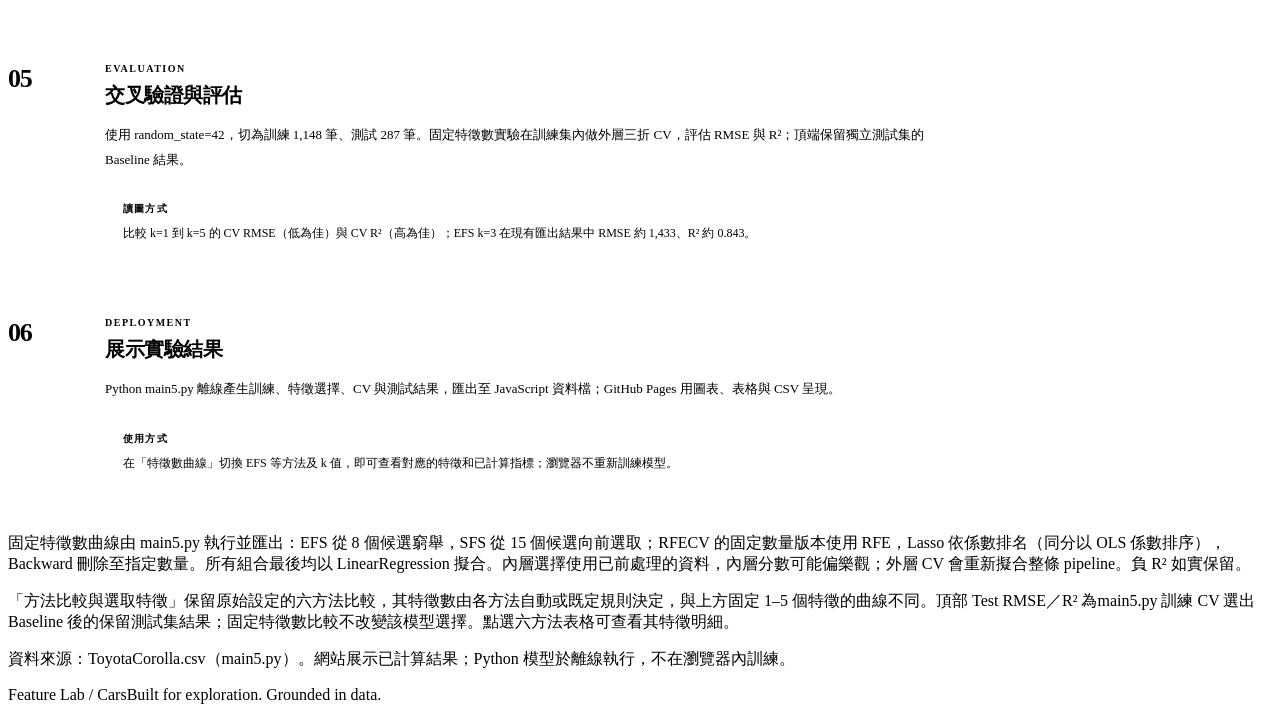
==== commit 98233b18: "ui: align dataset sidebar navigation and add staged Custom links" ====
--- a/docs/index.html
+++ b/docs/index.html
@@ -15,7 +15,7 @@
 <body>
 <aside><a class="brand" href="./"><span class="brand-icon">ƒ</span> Feature Lab</a><span class="aside-label">AIoT / DATA ANALYTICS</span>
 <div class="side-title">特徵選擇實驗室</div><p>用更少的特徵，<br>理解模型的表現。</p>
-<nav aria-label="頁面導覽"><a class="active" href="#analysis">◈ &nbsp; 實驗結果</a><a href="#feature-curves">↗ &nbsp; 特徵數曲線</a><a href="#results">▥ &nbsp; 方法比較</a><a href="#prediction-uncertainty">◉ &nbsp; 預測區間</a><a href="#methodology">◎ &nbsp; 實驗方法</a></nav>
+<nav aria-label="頁面導覽"><a class="active" href="#analysis">◈ &nbsp; 實驗結果</a><a href="#feature-curves">↗ &nbsp; 特徵數曲線</a><a href="#feature-combinations">▦ &nbsp; 特徵組合</a><a href="#results">▥ &nbsp; 方法比較</a><a href="#prediction-uncertainty">◉ &nbsp; 預測區間</a><a href="#methodology">◎ &nbsp; 實驗方法</a></nav>
 <div class="side-foot"><span class="status-dot"></span> Toyota Corolla dataset<br><small>Multiple Linear Regression<br>EXPERIMENT 01</small></div></aside>
 <main id="analysis">
 <header class="dataset-linked-header"><span>HOME / EXPERIMENT 01</span><div class="header-actions"><nav class="dataset-source-actions" aria-label="資料集來源">
@@ -34,7 +34,7 @@
 <div class="charts"><article class="chart-card"><div class="chart-heading"><h3>CV RMSE</h3><span>LOWER IS BETTER ↓</span></div><div id="curve-rmse"></div></article><article class="chart-card"><div class="chart-heading"><h3>CV R²</h3><span>HIGHER IS BETTER ↑</span></div><div id="curve-r2"></div></article></div>
 <p class="chart-hint">橫軸為特徵數。各折重新選取特徵；表格列出完整訓練集選出的組合。負 R² 如實保留，此比較不使用測試集。</p>
 <p id="curve-selection" class="cars-summary" aria-live="polite"></p>
-<div class="table-scroll"><table><thead><tr><th>特徵數</th><th>Selected Features</th><th>CV RMSE ↓</th><th>CV R² ↑</th></tr></thead><tbody id="curve-rows"></tbody></table></div>
+<div id="feature-combinations" class="table-scroll"><table><thead><tr><th>特徵數</th><th>Selected Features</th><th>CV RMSE ↓</th><th>CV R² ↑</th></tr></thead><tbody id="curve-rows"></tbody></table></div>
 </section>
 <section class="table-section method-comparison-section" id="results"><div class="section-heading"><div><span class="eyebrow">METHOD COMPARISON / SIX SCHEMES</span><h2>方法比較與選取特徵</h2></div><span class="pill">6 methods</span></div>
 <div class="table-scroll"><table class="method-comparison-table"><thead><tr><th>Method</th><th>特徵數</th><th>Selected Features</th><th>CV RMSE ↓</th><th>Test RMSE ↓</th><th>Test R² ↑</th></tr></thead><tbody id="result-rows"></tbody></table></div>
@@ -43,7 +43,7 @@
 <section class="workspace prediction-section" id="prediction-uncertainty">
   <div class="section-heading"><div><span class="eyebrow">PREDICTION / UNCERTAINTY</span><h2>預測結果與不確定性</h2><p class="prediction-subtitle">Prediction Results &amp; Uncertainty</p></div><span class="pill">95% Prediction Interval</span></div>
   <p class="prediction-intro">Toyota Corolla · 以訓練 CV 選出的最佳模型預測汽車售價。X 軸為預測值，Y 軸為實際值，垂直線段代表個別樣本的 95% 預測區間。</p>
-  <div class="prediction-layout"><div class="prediction-chart-wrap"><div id="prediction-plot" class="prediction-plot"></div><div class="prediction-legend"><span><i class="prediction-legend-dot"></i> 實際觀測</span><span><i class="prediction-legend-outside"></i> 區間外</span><span><i class="prediction-legend-bar"></i> 95% 預測區間</span><span><i class="prediction-legend-reference"></i> 理想預測線</span></div></div><aside class="prediction-aside"><h3 id="prediction-model">Baseline · Corolla</h3><p id="prediction-stat" aria-live="polite"></p><p id="prediction-explanation"></p></aside></div>
+  <div class="prediction-layout"><div class="prediction-chart-wrap"><div id="prediction-plot" class="prediction-plot"></div><div class="prediction-legend"><span><i class="prediction-legend-dot"></i> 實際觀測</span><span><i class="prediction-legend-outside"></i> 區間外</span><span><i class="prediction-legend-bar"></i> 95% 預測區間</span><span><i class="prediction-legend-reference"></i> 理想預測線</span></div></div><div class="prediction-aside"><h3 id="prediction-model">Baseline · Corolla</h3><p id="prediction-stat" aria-live="polite"></p><p id="prediction-explanation"></p></div></div>
   <p class="prediction-caveat">使用分割式 Conformal Prediction：將既有 287 筆獨立測試預測拆為 143 筆校準及 144 筆展示。區間由校準集絕對殘差的有限樣本 95% 分位數決定，不使用展示集調整寬度；在樣本可交換性假設下提供邊際涵蓋保證，非每個車價條件下都保證 95%。頁面原本的 Test RMSE/R² 仍對應全部 287 筆資料。</p>
 </section>
 <section id="methodology" class="methodology crisp-methodology"><div class="crisp-heading"><div><span class="eyebrow">BEHIND THE EXPERIMENT / CRISP-DM</span><h2>從資料到預測，一步一步重現</h2><p>以 Cross-Industry Standard Process for Data Mining 六階段說明這份資料如何處理、訓練、比較與展示。</p></div><span class="crisp-counter">06 <small>STAGES</small></span></div><div class="crisp-timeline"><article class="crisp-stage"><div class="crisp-step"><span>01</span></div><div class="crisp-body"><span class="crisp-en">Business Understanding</span><h3>定義問題</h3><p>使用 Toyota Corolla 的規格資料預測售價 Price（歐元），比較完整模型與減少特徵後的預測表現。</p><div class="crisp-example"><span>研究問題</span><p>只看車齡 age_08_04、里程 km 等少數特徵，能否接近使用全部配備的預測效果？</p></div></div></article><article class="crisp-stage"><div class="crisp-step"><span>02</span></div><div class="crisp-body"><span class="crisp-en">Data Understanding</span><h3>認識資料</h3><p>ToyotaCorolla.csv 原始 1,436 筆，去重後 1,435 筆。排除不適合投入的欄位後，原始輸入共有 33 個（31 個數值、fuel_type 與 color）。</p><div class="crisp-example"><span>欄位示例</span><p>age_08_04：車齡；km：里程；hp：馬力；weight：重量；Price：預測目標，不計入特徵。</p></div></div></article><article class="crisp-stage"><div class="crisp-step"><span>03</span></div><div class="crisp-body"><span class="crisp-en">Data Preparation</span><h3>清理與編碼</h3><p>保留正售價；排除 model、cylinders、mfg_month、mfg_year。數值／類別缺失分別補中位數／眾數；cc、weight、hp 以訓練折 0.5%–99.5% 分位數截尾；One-Hot、標準化都在訓練流程內擬合。</p><div class="crisp-example"><span>編碼示例</span><p>fuel_type 轉成類別指示變數；加上 color 的編碼後，完整模型輸入為 42 個編碼特徵（原始 33 個）。</p></div></div></article><article class="crisp-stage"><div class="crisp-step"><span>04</span></div><div class="crisp-body"><span class="crisp-en">Modeling</span><h3>訓練與特徵選擇</h3><p>先以 sklearn LinearRegression 建立 Baseline，再分別使用五種 Feature Selection 比較 1–5 個編碼後特徵的模型。每組都以 LinearRegression 擬合。</p><div class="crisp-example"><span>實際操作</span><p>EFS 固定 k=3 時，本站輸出選取 age_08_04、km、weight；詳細五方法操作如下。</p></div><div class="crisp-methods"><div class="crisp-methods-head"><span>MODEL SELECTION / 05 SCHEMES</span><h4>五種特徵選擇，實際怎麼做？</h4><p>以下以本頁資料欄位示範；標記「實際曲線」者為網站既有輸出，其餘為執行流程說明。</p></div><div class="crisp-method-row"><span class="crisp-method-index">01</span><div><strong>EFS</strong><small>窮舉特徵選擇</small></div><p>先由訓練資料挑出 8 個候選，對指定 k 值窮舉組合並比較內層 CV。<em>實際曲線：k=1 選 age_08_04；k=3 選 age_08_04、km、weight。</em></p></div><div class="crisp-method-row"><span class="crisp-method-index">02</span><div><strong>RFECV</strong><small>交叉驗證遞迴特徵消除</small></div><p>從多個特徵開始，依模型係數重要性逐次消除；固定 k 曲線使用 RFE，完整 RFECV 另可自動選數量。<em>例：以 age_08_04、km、hp 等候選特徵排序，移除排名較後者直到剩下 k 個。</em></p></div><div class="crisp-method-row"><span class="crisp-method-index">03</span><div><strong>Lasso (L1)</strong><small>L1 正則化特徵選擇</small></div><p>先用 LassoCV 係數絕對值排名，零係數或同分以標準化 OLS 排序，再以 LinearRegression 重訓。<em>例：比較車齡 age_08_04、里程 km 的係數重要性，而不是直接把 Lasso 預測當最終結果。</em></p></div><div class="crisp-method-row"><span class="crisp-method-index">04</span><div><strong>Backward</strong><small>向後消除法</small></div><p>從完整候選集合開始，每次移除 OLS p-value 最大的特徵，直到剩下指定 k 個。<em>例：從車齡、里程、重量、空調等欄位逐步刪除，並觀察剩餘集合的 CV RMSE。</em></p></div><div class="crisp-method-row"><span class="crisp-method-index">05</span><div><strong>SFS</strong><small>循序向前選擇</small></div><p>先篩出 15 個候選，再從空集合開始，依內層 CV 逐次加入改善表現的特徵。<em>例：先比較單用 age_08_04 或 km，再評估加入 weight、automatic_airco 等欄位的組合。</em></p></div></div></div></article><article class="crisp-stage"><div class="crisp-step"><span>05</span></div><div class="crisp-body"><span class="crisp-en">Evaluation</span><h3>交叉驗證與評估</h3><p>使用 random_state=42，切為訓練 1,148 筆、測試 287 筆。固定特徵數實驗在訓練集內做外層三折 CV，評估 RMSE 與 R²；頂端保留獨立測試集的 Baseline 結果。</p><div class="crisp-example"><span>讀圖方式</span><p>比較 k=1 到 k=5 的 CV RMSE（低為佳）與 CV R²（高為佳）；EFS k=3 在現有匯出結果中 RMSE 約 1,433、R² 約 0.843。</p></div></div></article><article class="crisp-stage"><div class="crisp-step"><span>06</span></div><div class="crisp-body"><span class="crisp-en">Deployment</span><h3>展示實驗結果</h3><p>Python main5.py 離線產生訓練、特徵選擇、CV 與測試結果，匯出至 JavaScript 資料檔；GitHub Pages 用圖表、表格與 CSV 呈現。</p><div class="crisp-example"><span>使用方式</span><p>在「特徵數曲線」切換 EFS 等方法及 k 值，即可查看對應的特徵和已計算指標；瀏覽器不重新訓練模型。</p></div></div></article></div><p class="caveat">固定特徵數曲線由 main5.py 執行並匯出：EFS 從 8 個候選窮舉，SFS 從 15 個候選向前選取；RFECV 的固定數量版本使用 RFE，Lasso 依係數排名（同分以 OLS 係數排序），Backward 刪除至指定數量。所有組合最後均以 LinearRegression 擬合。內層選擇使用已前處理的資料，內層分數可能偏樂觀；外層 CV 會重新擬合整條 pipeline。負 R² 如實保留。</p>
--- a/docs/pages.css
+++ b/docs/pages.css
@@ -104,3 +104,37 @@
   .dataset-linked-header .dataset-source-actions a.dataset-source-link{font-size:10px;padding:7px 9px}
   .dataset-linked-header>.header-actions>.theme-toggle{margin:0}
 }
+
+/* Prediction Results & Uncertainty: common visual for all 3 pages. */
+.prediction-section{margin:0 0 27px;scroll-margin-top:28px}
+.prediction-section .section-heading{gap:14px;align-items:flex-start;flex-wrap:wrap}
+.prediction-section .prediction-subtitle{font-size:11px;letter-spacing:.04em;color:var(--muted);margin:3px 0 0}
+.prediction-intro{font-size:12px;color:var(--muted);line-height:1.85;margin:2px 0 20px}
+.prediction-layout{display:grid;grid-template-columns:minmax(0,1fr) 245px;gap:21px;align-items:start}
+.prediction-chart-wrap{min-width:0;background:var(--bg);border:1px solid var(--line);border-radius:10px;padding:10px 10px 16px}
+.prediction-plot{width:100%;min-height:270px;color:var(--ink)}
+.prediction-plot svg{display:block;width:100%;height:auto}
+.pred-grid{stroke:var(--line);stroke-width:.9}
+.pred-axis{stroke:var(--muted);stroke-width:1.3}
+.pred-reference{stroke:var(--teal);stroke-width:2;stroke-dasharray:6 5}
+.pred-whisker,.pred-whisker-cap{stroke:#7999bb;stroke-width:1.2;opacity:.55}
+.pred-actual{fill:#2bafa2;stroke:var(--bg);stroke-width:.6;opacity:.88}
+.pred-outside{fill:#d48a4a;stroke:var(--bg);stroke-width:.6;opacity:.98}
+.pred-axis-label{fill:var(--ink);font-family:inherit;font-weight:600;font-size:12px}
+.pred-tick{fill:var(--muted);font-family:inherit;font-size:10px}
+.prediction-legend{display:flex;flex-wrap:wrap;gap:9px 18px;padding:3px 12px 0;font-size:10px;color:var(--muted)}
+.prediction-legend span{display:inline-flex;align-items:center;gap:7px}
+.prediction-legend i{display:inline-block;width:17px;height:3px;background:#7999bb}
+.prediction-legend .prediction-legend-dot{width:9px;height:9px;border-radius:50%;background:#2bafa2}
+.prediction-legend .prediction-legend-outside{width:9px;height:9px;border-radius:50%;background:#d48a4a}
+.prediction-legend .prediction-legend-reference{background:repeating-linear-gradient(to right,var(--teal) 0 5px,transparent 5px 9px)}
+.prediction-aside{position:static;width:auto;inset:auto;min-width:0;display:block;background:var(--bg);border:1px solid var(--line);border-radius:10px;padding:17px 17px 14px;line-height:1.8}
+.prediction-aside h3{font-size:15px;color:var(--ink);line-height:1.5;margin:0 0 16px}
+.prediction-aside p{font-size:12px;margin:0 0 15px;line-height:1.85;color:var(--muted)}
+.prediction-aside #prediction-stat{color:var(--ink);white-space:pre-line;font-variant-numeric:tabular-nums;font-weight:600}
+.prediction-caveat{margin:16px 0 1px;font-size:11px;color:var(--muted);line-height:1.9}
+.prediction-empty{padding:90px 15px!important;text-align:center;color:var(--muted)}
+[data-theme="dark"] .prediction-chart-wrap,[data-theme="dark"] .prediction-aside{background:#14262d}
+[data-theme="dark"] .pred-whisker,[data-theme="dark"] .pred-whisker-cap{stroke:#a3bfe0;opacity:.75}
+@media(max-width:1060px){.prediction-layout{grid-template-columns:minmax(0,1fr)}.prediction-aside{display:block}}
+@media(max-width:760px){.prediction-chart-wrap{padding:6px 4px 13px}.prediction-legend{gap:7px 12px}.prediction-plot{min-height:210px}.prediction-aside{padding:15px}}
